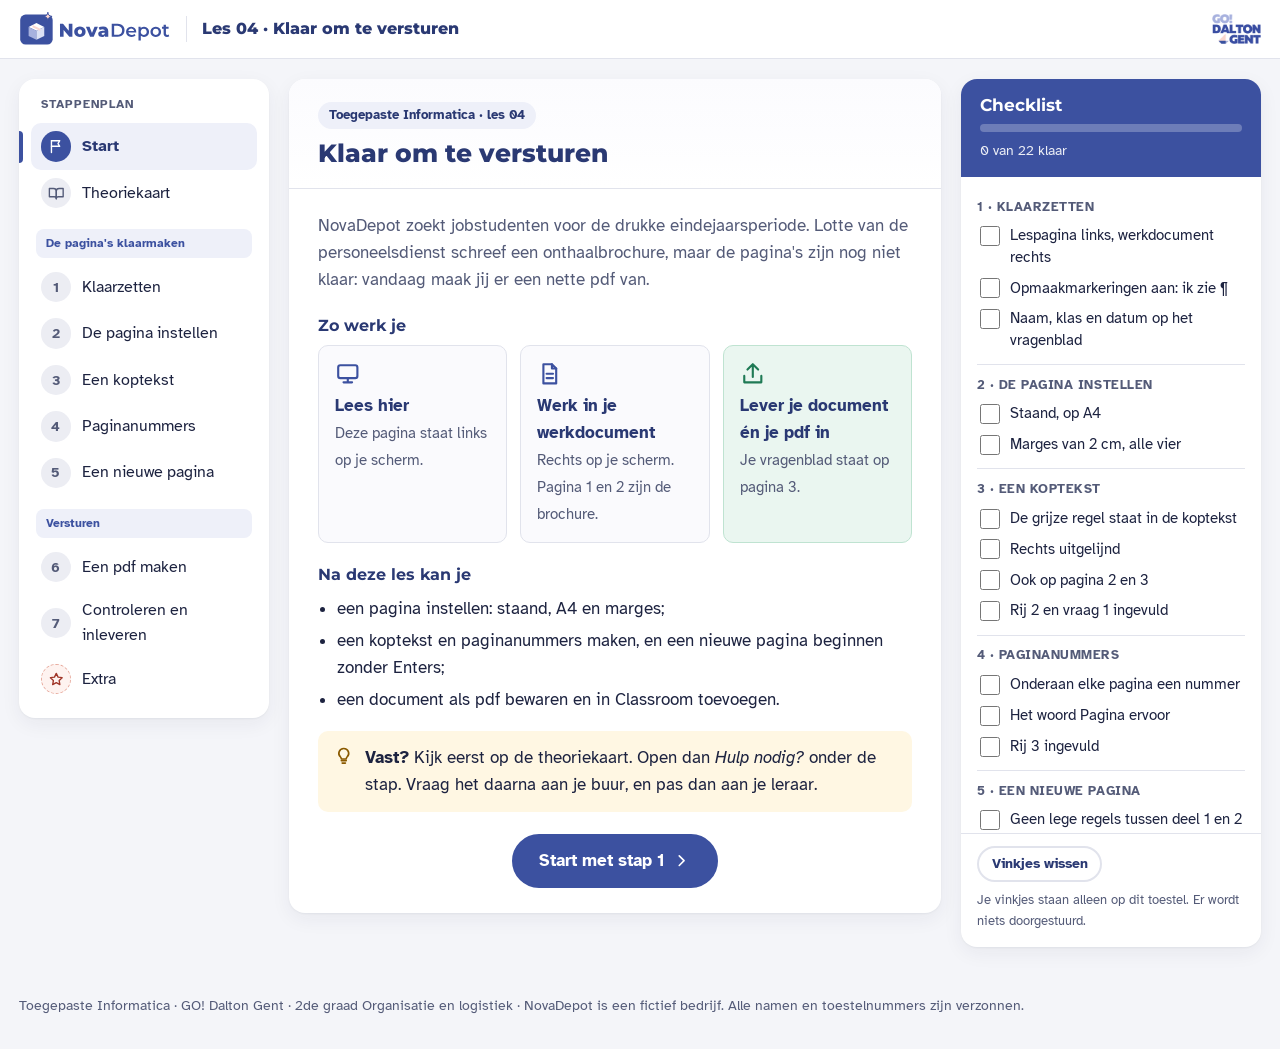
==== index.html @ f4d2a6ba "Les 04 — Klaar om te versturen (ORLO, NovaDepot): documentopmaak en pdf Tekstverwerking 3 voor de OR" ====
<!DOCTYPE html>
<html lang="nl-BE">
<head>
  <meta charset="UTF-8">
  <meta name="viewport" content="width=device-width, initial-scale=1">
  <title>Les 04 · Klaar om te versturen · NovaDepot</title>
  <link rel="icon" href="assets/novadepot-icon.svg" type="image/svg+xml">
  <link rel="stylesheet" href="css/style.css">
</head>
<body data-storage="novadepot_tv3_v1_" data-laatste-stap="7">

<!-- Pictogrammen: eenvoudige lijntekeningen, eigen werk. Gebruik: een svg met class "ic" en daarin use met href naar het symbool. -->
<svg xmlns="http://www.w3.org/2000/svg" style="display:none">
  <symbol id="i-flag" viewBox="0 0 24 24"><path d="M5 21V4"/><path d="M5 4h12l-2.5 4 2.5 4H5"/></symbol>
  <symbol id="i-book" viewBox="0 0 24 24"><path d="M2 5h6a4 4 0 0 1 4 4v11a3 3 0 0 0-3-3H2z"/><path d="M22 5h-6a4 4 0 0 0-4 4v11a3 3 0 0 1 3-3h7z"/></symbol>
  <symbol id="i-check" viewBox="0 0 24 24"><path d="M5 12.5l4.5 4.5L19 7.5"/></symbol>
  <symbol id="i-check-circle" viewBox="0 0 24 24"><circle cx="12" cy="12" r="9"/><path d="M8 12.5l2.7 2.7L16 10"/></symbol>
  <symbol id="i-list" viewBox="0 0 24 24"><path d="M9 6h11M9 12h11M9 18h11"/><path d="M4.5 6h.01M4.5 12h.01M4.5 18h.01" stroke-width="3"/></symbol>
  <symbol id="i-bulb" viewBox="0 0 24 24"><path d="M9 18h6M10 21h4"/><path d="M12 3a6 6 0 0 0-4 10.5c.7.7 1 1.5 1 2.5h6c0-1 .3-1.8 1-2.5A6 6 0 0 0 12 3z"/></symbol>
  <symbol id="i-alert" viewBox="0 0 24 24"><path d="M12 3.5l9.5 17h-19z"/><path d="M12 10v4.5M12 17.5h.01"/></symbol>
  <symbol id="i-help" viewBox="0 0 24 24"><circle cx="12" cy="12" r="9"/><path d="M9.6 9.3a2.5 2.5 0 1 1 3.4 2.5c-.6.3-1 .8-1 1.5v.4M12 17h.01"/></symbol>
  <symbol id="i-monitor" viewBox="0 0 24 24"><rect x="3" y="4" width="18" height="12" rx="2"/><path d="M8 20h8M12 16v4"/></symbol>
  <symbol id="i-doc" viewBox="0 0 24 24"><path d="M6 3h8l4 4v14H6z"/><path d="M14 3v4h4M9 12h6M9 16h6"/></symbol>
  <symbol id="i-download" viewBox="0 0 24 24"><path d="M12 3v12M7 10l5 5 5-5M4 20h16"/></symbol>
  <symbol id="i-send" viewBox="0 0 24 24"><path d="M12 15V3M7 8l5-5 5 5"/><path d="M4 14v6h16v-6"/></symbol>
  <symbol id="i-star" viewBox="0 0 24 24"><path d="M12 3.5l2.6 5.4 5.9.8-4.3 4.1 1 5.9L12 16.9l-5.2 2.8 1-5.9-4.3-4.1 5.9-.8z"/></symbol>
  <symbol id="i-cloud" viewBox="0 0 24 24"><path d="M7 18.5h10a4 4 0 0 0 .6-8A6 6 0 0 0 6 11.5a3.5 3.5 0 0 0 1 7z"/></symbol>
  <symbol id="i-history" viewBox="0 0 24 24"><path d="M3.5 12a8.5 8.5 0 1 0 2.6-6.1"/><path d="M3.5 4v4.5H8"/><path d="M12 8v4.5l3 2"/></symbol>
  <symbol id="i-chat" viewBox="0 0 24 24"><path d="M4 5h16v11H9l-5 4z"/></symbol>
  <symbol id="i-left" viewBox="0 0 24 24"><path d="M15 6l-6 6 6 6"/></symbol>
  <symbol id="i-right" viewBox="0 0 24 24"><path d="M9 6l6 6-6 6"/></symbol>
  <symbol id="i-page" viewBox="0 0 24 24"><rect x="5" y="2.5" width="14" height="19" rx="1.5"/><rect x="8" y="5.5" width="8" height="13" stroke-dasharray="2 2"/></symbol>
  <symbol id="i-header" viewBox="0 0 24 24"><rect x="5" y="2.5" width="14" height="19" rx="1.5"/><path d="M5 7.5h14"/><path d="M8 11h8M8 14h8M8 17h5"/></symbol>
  <symbol id="i-hash" viewBox="0 0 24 24"><rect x="5" y="2.5" width="14" height="19" rx="1.5"/><path d="M8 7h8M8 10h8M8 13h5"/><path d="M13.5 18h2.5"/></symbol>
  <symbol id="i-break" viewBox="0 0 24 24"><path d="M6 3v6h12V3"/><path d="M6 21v-6h12v6"/><path d="M3 12h2M8 12h2M14 12h2M19 12h2"/></symbol>
</svg>

<div class="teacher-banner">Leraarweergave: de roze kaders tonen waar je een screenshot kan plaatsen. Leerlingen zien die kaders niet.</div>

<header class="topbar">
  <div class="topbar-inner">
    <a class="brand" href="index.html" title="Naar het begin van de les">
      <img src="assets/novadepot-logo.svg" alt="NovaDepot">
      <span class="brand-lesson">Les 04 · Klaar om te versturen</span>
    </a>
    <span class="topbar-spacer"></span>
    <img class="dalton-mark" src="assets/dalton-gent-logo.png" alt="GO! Dalton Gent">
  </div>
</header>

<div class="layout">

  <!-- ============ LINKS: de route ============ -->
  <nav class="route" aria-label="Stappenplan">
    <p class="route-title">Stappenplan</p>
    <button class="nav-btn" type="button" data-step="start"><span class="nav-num"><svg class="ic" aria-hidden="true"><use href="#i-flag"/></svg></span><span class="nav-lbl">Start</span></button>
    <button class="nav-btn" type="button" data-step="theorie"><span class="nav-num"><svg class="ic" aria-hidden="true"><use href="#i-book"/></svg></span><span class="nav-lbl">Theoriekaart</span></button>

    <p class="route-group">De pagina's klaarmaken</p>
    <button class="nav-btn" type="button" data-step="1"><span class="nav-num"><span class="nav-n">1</span><svg class="ic nav-check" aria-hidden="true"><use href="#i-check"/></svg></span><span class="nav-lbl">Klaarzetten</span></button>
    <button class="nav-btn" type="button" data-step="2"><span class="nav-num"><span class="nav-n">2</span><svg class="ic nav-check" aria-hidden="true"><use href="#i-check"/></svg></span><span class="nav-lbl">De pagina instellen</span></button>
    <button class="nav-btn" type="button" data-step="3"><span class="nav-num"><span class="nav-n">3</span><svg class="ic nav-check" aria-hidden="true"><use href="#i-check"/></svg></span><span class="nav-lbl">Een koptekst</span></button>
    <button class="nav-btn" type="button" data-step="4"><span class="nav-num"><span class="nav-n">4</span><svg class="ic nav-check" aria-hidden="true"><use href="#i-check"/></svg></span><span class="nav-lbl">Paginanummers</span></button>
    <button class="nav-btn" type="button" data-step="5"><span class="nav-num"><span class="nav-n">5</span><svg class="ic nav-check" aria-hidden="true"><use href="#i-check"/></svg></span><span class="nav-lbl">Een nieuwe pagina</span></button>

    <p class="route-group">Versturen</p>
    <button class="nav-btn" type="button" data-step="6"><span class="nav-num"><span class="nav-n">6</span><svg class="ic nav-check" aria-hidden="true"><use href="#i-check"/></svg></span><span class="nav-lbl">Een pdf maken</span></button>
    <button class="nav-btn" type="button" data-step="7"><span class="nav-num"><span class="nav-n">7</span><svg class="ic nav-check" aria-hidden="true"><use href="#i-check"/></svg></span><span class="nav-lbl">Controleren en inleveren</span></button>
    <button class="nav-btn extra" type="button" data-step="extra"><span class="nav-num"><svg class="ic" aria-hidden="true"><use href="#i-star"/></svg></span><span class="nav-lbl">Extra</span></button>
  </nav>

  <!-- ============ MIDDEN: één stap tegelijk ============ -->
  <main id="main">

    <!-- ===== START ===== -->
    <section class="pane" id="pane-start" aria-labelledby="h-start">
      <article class="card">
        <header class="card-head">
          <div class="tags"><span class="tag tag-where">Toegepaste Informatica · les 04</span></div>
          <h1 id="h-start">Klaar om te versturen</h1>
        </header>
        <div class="card-body">
          <p class="intro">NovaDepot zoekt jobstudenten voor de drukke eindejaarsperiode. Lotte van de personeelsdienst schreef een onthaalbrochure, maar de pagina's zijn nog niet klaar: vandaag maak jij er een nette pdf van.</p>

          <h2 class="sec">Zo werk je</h2>
          <div class="werkwijze">
            <div class="werk-tegel"><svg class="ic" aria-hidden="true"><use href="#i-monitor"/></svg><strong>Lees hier</strong><span>Deze pagina staat links op je scherm.</span></div>
            <div class="werk-tegel"><svg class="ic" aria-hidden="true"><use href="#i-doc"/></svg><strong>Werk in je werkdocument</strong><span>Rechts op je scherm. Pagina 1 en 2 zijn de brochure.</span></div>
            <div class="werk-tegel inleveren"><svg class="ic" aria-hidden="true"><use href="#i-send"/></svg><strong>Lever je document én je pdf in</strong><span>Je vragenblad staat op pagina 3.</span></div>
          </div>

          <h2 class="sec">Na deze les kan je</h2>
          <ul class="doelen">
            <li>een pagina instellen: staand, A4 en marges;</li>
            <li>een koptekst en paginanummers maken, en een nieuwe pagina beginnen zonder Enters;</li>
            <li>een document als pdf bewaren en in Classroom toevoegen.</li>
          </ul>

          <div class="tip"><svg class="ic" aria-hidden="true"><use href="#i-bulb"/></svg><p><strong>Vast?</strong> Kijk eerst op de theoriekaart. Open dan <em>Hulp nodig?</em> onder de stap. Vraag het daarna aan je buur, en pas dan aan je leraar.</p></div>

          <p class="start-cta"><button class="btn btn-primary" type="button" data-goto="1">Start met stap 1 <svg class="ic" aria-hidden="true"><use href="#i-right"/></svg></button></p>
        </div>
      </article>
    </section>

    <!-- ===== THEORIEKAART ===== -->
    <section class="pane" id="pane-theorie" aria-labelledby="h-theorie">
      <article class="card">
        <header class="card-head">
          <div class="tags"><span class="tag tag-where">Spiekbriefje</span></div>
          <h2 id="h-theorie">Theoriekaart</h2>
        </header>
        <div class="card-body">
          <p class="intro">Alles op één plek. Kom hier terug als je iets niet meer weet.</p>

          <div class="t-grid">
            <section class="t-card">
              <h3><svg class="ic" aria-hidden="true"><use href="#i-page"/></svg>Een pagina instellen</h3>
              <p><span class="ui">Bestand</span> › <span class="ui">Pagina-instelling</span></p>
              <table class="t-rows">
                <tr><th>Afdrukstand</th><td>staand of liggend</td></tr>
                <tr><th>Papierformaat</th><td>A4 is het gewone blad</td></tr>
                <tr><th>Marges</th><td>de witte rand rond je tekst. Bij NovaDepot: <strong>2 cm</strong>.</td></tr>
              </table>
            </section>

            <section class="t-card">
              <h3><svg class="ic" aria-hidden="true"><use href="#i-page"/></svg>Zo ziet een pagina eruit</h3>
              <div class="schets">
                <svg viewBox="0 0 210 297" role="img" aria-label="Schets van een pagina: bovenaan de koptekst, rondom de marge, in het midden de tekst, onderaan de voettekst met het paginanummer.">
                  <rect x="1" y="1" width="208" height="295" rx="4" fill="#fff" stroke="#A7B1DE" stroke-width="2"/>
                  <rect x="20" y="20" width="170" height="257" fill="none" stroke="#A7B1DE" stroke-width="1.5" stroke-dasharray="5 4"/>
                  <rect x="110" y="8" width="80" height="6" rx="2" fill="#3C51A0"/>
                  <rect x="45" y="32" width="120" height="10" rx="2" fill="#2A3973"/>
                  <g fill="#C9CEE6"><rect x="20" y="54" width="170" height="5" rx="2"/><rect x="20" y="64" width="170" height="5" rx="2"/><rect x="20" y="74" width="120" height="5" rx="2"/><rect x="20" y="92" width="70" height="7" rx="2" fill="#7F8AC0"/><rect x="20" y="105" width="170" height="5" rx="2"/><rect x="20" y="115" width="170" height="5" rx="2"/><rect x="20" y="125" width="150" height="5" rx="2"/><rect x="20" y="143" width="70" height="7" rx="2" fill="#7F8AC0"/><rect x="20" y="156" width="165" height="5" rx="2"/><rect x="20" y="166" width="170" height="5" rx="2"/><rect x="20" y="176" width="95" height="5" rx="2"/></g>
                  <rect x="150" y="283" width="40" height="6" rx="2" fill="#3C51A0"/>
                  <g font-family="Arial, sans-serif" font-size="15" font-weight="700" text-anchor="middle">
                    <circle cx="96" cy="11" r="10" fill="#FCD6CF"/><text x="96" y="16" fill="#A0372A">1</text>
                    <circle cx="10" cy="150" r="10" fill="#FCD6CF"/><text x="10" y="155" fill="#A0372A">2</text>
                    <circle cx="105" cy="215" r="10" fill="#FCD6CF"/><text x="105" y="220" fill="#A0372A">3</text>
                    <circle cx="136" cy="286" r="10" fill="#FCD6CF"/><text x="136" y="291" fill="#A0372A">4</text>
                  </g>
                </svg>
                <ol>
                  <li><strong>koptekst</strong>: op elke pagina</li>
                  <li><strong>marge</strong>: de witte rand</li>
                  <li><strong>tekst</strong>: je brochure</li>
                  <li><strong>voettekst</strong> met het paginanummer</li>
                </ol>
              </div>
            </section>

            <section class="t-card">
              <h3><svg class="ic" aria-hidden="true"><use href="#i-header"/></svg>Kop- en voettekst</h3>
              <p>Staat op <strong>elke</strong> pagina. Je typt hem maar één keer.</p>
              <ul>
                <li><span class="ui">Invoegen</span> › <span class="ui">Pagina-elementen</span> › <span class="ui">Koptekst</span> of <span class="ui">Voettekst</span></li>
                <li>Terug naar je tekst: klik in de gewone tekst.</li>
              </ul>
            </section>

            <section class="t-card">
              <h3><svg class="ic" aria-hidden="true"><use href="#i-hash"/></svg>Paginanummers</h3>
              <p>Nooit zelf typen: het programma telt voor jou.</p>
              <ul>
                <li><span class="ui">Invoegen</span> › <span class="ui">Pagina-elementen</span> › <span class="ui">Paginanummer</span></li>
                <li><span class="ui">Aantal pagina's</span> zet het totaal waar je cursor staat: <em>Pagina 1 van 3</em>.</li>
              </ul>
            </section>

            <section class="t-card">
              <h3><svg class="ic" aria-hidden="true"><use href="#i-break"/></svg>Een nieuwe pagina</h3>
              <p>Nooit Enter, Enter, Enter. Gebruik een <strong>pagina-einde</strong>.</p>
              <ul>
                <li><span class="ui">Invoegen</span> › <span class="ui">Eindemarkering</span> › <span class="ui">Pagina-einde</span></li>
                <li>Of: <span class="key">Ctrl</span> + <span class="key">Enter</span></li>
                <li>Weg ermee: klik eronder en druk op <span class="key">Backspace</span>.</li>
              </ul>
            </section>

            <section class="t-card">
              <h3><svg class="ic" aria-hidden="true"><use href="#i-doc"/></svg>Een pdf</h3>
              <p>Een pdf is als een <strong>foto</strong> van je document.</p>
              <ul>
                <li>Hij ziet er op elk toestel hetzelfde uit.</li>
                <li>Niemand verandert hem per ongeluk.</li>
                <li>Pas je je document aan? Dan verandert de pdf niet mee.</li>
              </ul>
              <p class="t-os"><span class="ui">Bestand</span> › <span class="ui">Downloaden</span> › het pdf-document (.pdf)</p>
            </section>

            <section class="t-card">
              <h3><svg class="ic" aria-hidden="true"><use href="#i-cloud"/></svg>Downloads of de cloud?</h3>
              <table class="t-rows">
                <tr><th>Downloads</th><td>op <strong>deze computer</strong>. Daar komt je pdf eerst terecht.</td></tr>
                <tr><th>Classroom</th><td>in de <strong>cloud</strong>. Daar zet je je pdf in stap 7.</td></tr>
              </table>
            </section>

            <section class="t-card">
              <h3><svg class="ic" aria-hidden="true"><use href="#i-history"/></svg>Uit les 02 en 03</h3>
              <ul>
                <li><span class="ui">Bekijken</span> › <span class="ui">Opmaakmarkeringen tonen</span>: ¶ is een Enter, · is een spatie.</li>
                <li>Huisstijl: Verdana · titel 20 pt vet, gecentreerd · tussentitel 14 pt vet · tekst 12 pt.</li>
                <li>Rechts uitlijnen: <span class="key">Ctrl</span> + <span class="key">Shift</span> + <span class="key">R</span></li>
              </ul>
            </section>

            <section class="t-card wide">
              <h3><svg class="ic" aria-hidden="true"><use href="#i-chat"/></svg>Woorden</h3>
              <table class="t-rows">
                <tr><th>afdrukstand</th><td>hoe het blad staat: staand (hoog) of liggend (breed)</td></tr>
                <tr><th>marge</th><td>de witte rand tussen je tekst en de rand van het blad</td></tr>
                <tr><th>koptekst</th><td>tekst die bovenaan elke pagina staat</td></tr>
                <tr><th>voettekst</th><td>tekst die onderaan elke pagina staat</td></tr>
                <tr><th>pagina-einde</th><td>een teken dat zegt: hier begint een nieuwe pagina</td></tr>
                <tr><th>pdf</th><td>een bestand dat er overal hetzelfde uitziet, als een foto van je document</td></tr>
              </table>
            </section>

            <section class="t-card wide warn">
              <h3><svg class="ic" aria-hidden="true"><use href="#i-alert"/></svg>Veelgemaakte fouten</h3>
              <ul>
                <li>Enter, Enter, Enter in plaats van een pagina-einde.</li>
                <li>Een paginanummer zelf typen: dan staat overal hetzelfde nummer.</li>
                <li>De koptekst als gewone tekst bovenaan pagina 1: op pagina 2 staat hij dan niet.</li>
                <li><em>Zonder paginering</em> gekozen: dan zie je geen kop- en voettekst meer.</li>
                <li>De pdf staat alleen in Downloads en niet in Classroom.</li>
              </ul>
            </section>
          </div>
        </div>
      </article>
    </section>

    <!-- ===== STAP 1 ===== -->
    <section class="pane" id="pane-1" aria-labelledby="h-1">
      <article class="card">
        <header class="card-head">
          <div class="tags"><span class="tag tag-step">Stap 1</span><span class="tag tag-where"><svg class="ic" aria-hidden="true"><use href="#i-monitor"/></svg> Classroom en werkdocument</span></div>
          <h2 id="h-1">Klaarzetten</h2>
        </header>
        <div class="card-body">
          <p class="intro">Je werkt vandaag in één document: de brochure van NovaDepot. Zet eerst alles klaar.</p>
          <div class="todo-box">
            <h3><svg class="ic" aria-hidden="true"><use href="#i-list"/></svg> Wat moet je doen?</h3>
            <ol class="todo">
              <li>Open in Classroom de opdracht <strong>Tekstverwerking 3 — Klaar om te versturen</strong>.</li>
              <li>Open je werkdocument <strong>TV3_Documentopmaak</strong>. Zet het rechts en deze lespagina links, zoals in les 02 en 03.</li>
              <li>Zet de opmaakmarkeringen aan: <span class="ui">Bekijken</span> › <span class="ui">Opmaakmarkeringen tonen</span>.</li>
              <li>Scrol naar pagina 3, het <strong>vragenblad</strong>. Vul je naam, klas en datum in.</li>
            </ol>
          </div>
          <details class="help"><summary><svg class="ic" aria-hidden="true"><use href="#i-help"/></svg> Hulp nodig?</summary>
            <div class="help-body">
              <p>Zie je geen ¶? Klik nog eens op <span class="ui">Bekijken</span> › <span class="ui">Opmaakmarkeringen tonen</span>. Misschien zette je ze net uit.</p>
              <p>Passen je vensters niet naast elkaar? Werk dan met twee tabbladen en wissel met een klik.</p>
            </div>
          </details>
          <p class="result"><svg class="ic" aria-hidden="true"><use href="#i-check-circle"/></svg><span><strong>Klaar als:</strong> je links de lespagina ziet, rechts je werkdocument met ¶-tekens, en je naam op het vragenblad staat.</span></p>
        </div>
        <footer class="card-nav">
          <button class="btn" type="button" data-goto="start"><svg class="ic" aria-hidden="true"><use href="#i-left"/></svg> Start</button>
          <button class="btn btn-primary" type="button" data-goto="2">Stap 2 <svg class="ic" aria-hidden="true"><use href="#i-right"/></svg></button>
        </footer>
      </article>
    </section>

    <!-- ===== STAP 2 ===== -->
    <section class="pane" id="pane-2" aria-labelledby="h-2">
      <article class="card">
        <header class="card-head">
          <div class="tags"><span class="tag tag-step">Stap 2</span><span class="tag tag-where"><svg class="ic" aria-hidden="true"><use href="#i-doc"/></svg> Werkdocument</span><span class="tag tag-where"><svg class="ic" aria-hidden="true"><use href="#i-doc"/></svg> Vragenblad, rij 1</span></div>
          <h2 id="h-2">De pagina instellen</h2>
        </header>
        <div class="card-body">
          <p class="intro">Een brochure lees je staand, met een witte rand rond de tekst. Nu staat alles liggend en loopt de tekst tot tegen de rand.</p>
          <div class="todo-box">
            <h3><svg class="ic" aria-hidden="true"><use href="#i-list"/></svg> Wat moet je doen?</h3>
            <ol class="todo">
              <li>Klik op <span class="ui">Bestand</span> › <span class="ui">Pagina-instelling</span>. Kies bovenaan <span class="ui">Pagina's</span>.</li>
              <li>Kies bij <span class="ui">Afdrukstand</span>: staand.</li>
              <li>Kies bij <span class="ui">Papierformaat</span>: A4.</li>
              <li>Typ bij <span class="ui">Marges</span> vier keer 2: boven, onder, links en rechts. Klik op <span class="ui">OK</span>.</li>
              <li>Lees rij 1 op je vragenblad. Die deed je leraar voor.</li>
            </ol>
            <figure class="shot" data-shot="stap2-pagina-instelling.png" data-caption="Bestand › Pagina-instelling." data-alt="Het venster Pagina-instelling in Google Documenten, met afdrukstand, papierformaat en marges."></figure>
          </div>
          <div class="tip"><svg class="ic" aria-hidden="true"><use href="#i-bulb"/></svg><p><strong>Kijk nu naar deel 2.</strong> Staat <em>Afspraken en contact</em> plots op een rare plaats? Dat is normaal. Je lost het op in stap 5.</p></div>
          <details class="help"><summary><svg class="ic" aria-hidden="true"><use href="#i-help"/></svg> Hulp nodig?</summary>
            <div class="help-body">
              <p>Staat bovenaan <em>Zonder paginering</em> aangeduid? Klik dan op <span class="ui">Pagina's</span>. Zonder pagina's kan je geen koptekst en geen paginanummers maken.</p>
              <p>Iets fout gedaan? Open <span class="ui">Bestand</span> › <span class="ui">Pagina-instelling</span> opnieuw en verbeter het.</p>
            </div>
          </details>
          <p class="result"><svg class="ic" aria-hidden="true"><use href="#i-check-circle"/></svg><span><strong>Klaar als:</strong> je pagina's staand zijn, met een witte rand van 2 cm rondom de tekst.</span></p>
        </div>
        <footer class="card-nav">
          <button class="btn" type="button" data-goto="1"><svg class="ic" aria-hidden="true"><use href="#i-left"/></svg> Stap 1</button>
          <button class="btn btn-primary" type="button" data-goto="3">Stap 3 <svg class="ic" aria-hidden="true"><use href="#i-right"/></svg></button>
        </footer>
      </article>
    </section>

    <!-- ===== STAP 3 ===== -->
    <section class="pane" id="pane-3" aria-labelledby="h-3">
      <article class="card">
        <header class="card-head">
          <div class="tags"><span class="tag tag-step">Stap 3</span><span class="tag tag-where"><svg class="ic" aria-hidden="true"><use href="#i-doc"/></svg> Werkdocument</span><span class="tag tag-where"><svg class="ic" aria-hidden="true"><use href="#i-doc"/></svg> Vragenblad, rij 2 en vraag 1</span></div>
          <h2 id="h-3">Een koptekst</h2>
        </header>
        <div class="card-body">
          <p class="intro">Een koptekst staat bovenaan elke pagina. Nu staat hij als gewone tekst bovenaan pagina 1. Jij verhuist hem naar de echte koptekst.</p>
          <div class="todo-box">
            <h3><svg class="ic" aria-hidden="true"><use href="#i-list"/></svg> Wat moet je doen?</h3>
            <ol class="todo">
              <li>Klik 3 keer in de grijze regel bovenaan pagina 1: <em>NovaDepot · Onthaalbrochure jobstudenten …</em> Knip hem met <span class="key">Ctrl</span> + <span class="key">X</span>.</li>
              <li>Klik op <span class="ui">Invoegen</span> › <span class="ui">Pagina-elementen</span> › <span class="ui">Koptekst</span>.</li>
              <li>Plak met <span class="key">Ctrl</span> + <span class="key">V</span>. Lijn de regel rechts uit met <span class="key">Ctrl</span> + <span class="key">Shift</span> + <span class="key">R</span>.</li>
              <li>Klik in de gewone tekst van je brochure. Zo verlaat je de koptekst.</li>
              <li>Staat er bovenaan pagina 1 nog een lege regel (¶)? Wis hem.</li>
              <li>Vul rij 2 en vraag 1 in op je vragenblad.</li>
            </ol>
            <figure class="shot" data-shot="knop-uitlijnen.png" data-caption="Of met de knop Uitlijnen in de werkbalk: rechts uitlijnen is het derde knopje." data-alt="De knop Uitlijnen in de werkbalk van Google Documenten, opengeklapt: links, centreren, rechts en uitvullen."></figure>
          </div>
          <div class="tip"><svg class="ic" aria-hidden="true"><use href="#i-bulb"/></svg><p><strong>Scrol naar pagina 2.</strong> Staat je koptekst daar ook? Dan is het een echte koptekst.</p></div>
          <details class="help"><summary><svg class="ic" aria-hidden="true"><use href="#i-help"/></svg> Hulp nodig?</summary>
            <div class="help-body">
              <p>Typ je per ongeluk verder in de koptekst? Klik in de gewone tekst van je brochure.</p>
              <p>Staat er een lege regel onder je koptekst? Klik erop en druk op <span class="key">Backspace</span>.</p>
              <p>Zie je <span class="ui">Pagina-elementen</span> niet in het menu <span class="ui">Invoegen</span>? Zoek in dat menu dan naar <span class="ui">Koptekst</span>, of vraag het aan je leraar.</p>
            </div>
          </details>
          <p class="result"><svg class="ic" aria-hidden="true"><use href="#i-check-circle"/></svg><span><strong>Klaar als:</strong> de grijze regel rechts in de koptekst staat, op elke pagina, en niet meer in de tekst van pagina 1.</span></p>
        </div>
        <footer class="card-nav">
          <button class="btn" type="button" data-goto="2"><svg class="ic" aria-hidden="true"><use href="#i-left"/></svg> Stap 2</button>
          <button class="btn btn-primary" type="button" data-goto="4">Stap 4 <svg class="ic" aria-hidden="true"><use href="#i-right"/></svg></button>
        </footer>
      </article>
    </section>

    <!-- ===== STAP 4 ===== -->
    <section class="pane" id="pane-4" aria-labelledby="h-4">
      <article class="card">
        <header class="card-head">
          <div class="tags"><span class="tag tag-step">Stap 4</span><span class="tag tag-where"><svg class="ic" aria-hidden="true"><use href="#i-doc"/></svg> Werkdocument</span><span class="tag tag-where"><svg class="ic" aria-hidden="true"><use href="#i-doc"/></svg> Vragenblad, rij 3</span></div>
          <h2 id="h-4">Paginanummers</h2>
        </header>
        <div class="card-body">
          <p class="intro">Een paginanummer typ je nooit zelf. Het programma telt de pagina's voor jou, ook als er later een pagina bijkomt.</p>
          <div class="todo-box">
            <h3><svg class="ic" aria-hidden="true"><use href="#i-list"/></svg> Wat moet je doen?</h3>
            <ol class="todo">
              <li>Klik op <span class="ui">Invoegen</span> › <span class="ui">Pagina-elementen</span> › <span class="ui">Paginanummer</span>.</li>
              <li>Kies het voorbeeld met het nummer <strong>rechtsonder</strong>.</li>
              <li>Klik in de voettekst, vlak vóór het nummer. Typ <code>Pagina</code> en een spatie.</li>
              <li>Scrol door je document. Onderaan staat <em>Pagina 1</em>, <em>Pagina 2</em> en <em>Pagina 3</em>.</li>
              <li>Vul rij 3 in op je vragenblad.</li>
            </ol>
            <figure class="shot" data-shot="stap4-paginanummer.png" data-caption="Invoegen › Pagina-elementen › Paginanummer." data-alt="Het menu Paginanummer met de voorbeelden voor de plaats van het nummer."></figure>
          </div>
          <details class="help"><summary><svg class="ic" aria-hidden="true"><use href="#i-help"/></svg> Hulp nodig?</summary>
            <div class="help-body">
              <p>Staat het nummer bovenaan? Druk op <span class="key">Ctrl</span> + <span class="key">Z</span> en kies het andere voorbeeld.</p>
              <p>Staat er overal <em>Pagina 1</em>? Dan typte je het nummer zelf. Wis het en begin opnieuw bij handeling 1.</p>
            </div>
          </details>
          <p class="result"><svg class="ic" aria-hidden="true"><use href="#i-check-circle"/></svg><span><strong>Klaar als:</strong> onderaan elke pagina <em>Pagina</em> en het juiste nummer staat.</span></p>
        </div>
        <footer class="card-nav">
          <button class="btn" type="button" data-goto="3"><svg class="ic" aria-hidden="true"><use href="#i-left"/></svg> Stap 3</button>
          <button class="btn btn-primary" type="button" data-goto="5">Stap 5 <svg class="ic" aria-hidden="true"><use href="#i-right"/></svg></button>
        </footer>
      </article>
    </section>

    <!-- ===== STAP 5 ===== -->
    <section class="pane" id="pane-5" aria-labelledby="h-5">
      <article class="card">
        <header class="card-head">
          <div class="tags"><span class="tag tag-step">Stap 5</span><span class="tag tag-where"><svg class="ic" aria-hidden="true"><use href="#i-doc"/></svg> Werkdocument</span><span class="tag tag-where"><svg class="ic" aria-hidden="true"><use href="#i-doc"/></svg> Vragenblad, rij 4 en vraag 2</span></div>
          <h2 id="h-5">Een nieuwe pagina</h2>
        </header>
        <div class="card-body">
          <p class="intro">Deel 2 moet bovenaan een nieuwe pagina beginnen. Met Enters lukt dat niet: verandert er iets, dan schuift alles op. Dat zag je in stap 2.</p>
          <div class="todo-box">
            <h3><svg class="ic" aria-hidden="true"><use href="#i-list"/></svg> Wat moet je doen?</h3>
            <ol class="todo">
              <li>Zoek de lege regels (¶) tussen deel 1 en de titel <em>Afspraken en contact</em>.</li>
              <li>Klik vóór de eerste lege ¶. Hou <span class="key">Shift</span> ingedrukt en klik vlak vóór <em>Afspraken</em>. Druk op <span class="key">Delete</span>.</li>
              <li>Klik vlak vóór <em>Afspraken en contact</em>.</li>
              <li>Klik op <span class="ui">Invoegen</span> › <span class="ui">Eindemarkering</span> › <span class="ui">Pagina-einde</span>. Of druk op <span class="key">Ctrl</span> + <span class="key">Enter</span>.</li>
              <li>Vul rij 4 en vraag 2 in op je vragenblad.</li>
            </ol>
          </div>
          <div class="tip warn"><svg class="ic" aria-hidden="true"><use href="#i-alert"/></svg><p><strong>Nooit Enter, Enter, Enter</strong> om een nieuwe pagina te beginnen. Gebruik altijd een pagina-einde.</p></div>
          <details class="help"><summary><svg class="ic" aria-hidden="true"><use href="#i-help"/></svg> Hulp nodig?</summary>
            <div class="help-body">
              <p>Staat er nu een lege pagina? Dan staat er een pagina-einde te veel. Klik onder dat pagina-einde en druk op <span class="key">Backspace</span>.</p>
              <p>Zie je <span class="ui">Eindemarkering</span> niet in het menu? Gebruik dan <span class="key">Ctrl</span> + <span class="key">Enter</span>.</p>
              <p>Is de titel <em>Afspraken en contact</em> klein geworden? Druk op <span class="key">Ctrl</span> + <span class="key">Z</span> en wis de lege regels opnieuw.</p>
            </div>
          </details>
          <p class="result"><svg class="ic" aria-hidden="true"><use href="#i-check-circle"/></svg><span><strong>Klaar als:</strong> er tussen deel 1 en deel 2 geen lege regels meer staan en <em>Afspraken en contact</em> bovenaan pagina 2 begint.</span></p>
        </div>
        <footer class="card-nav">
          <button class="btn" type="button" data-goto="4"><svg class="ic" aria-hidden="true"><use href="#i-left"/></svg> Stap 4</button>
          <button class="btn btn-primary" type="button" data-goto="6">Stap 6 <svg class="ic" aria-hidden="true"><use href="#i-right"/></svg></button>
        </footer>
      </article>
    </section>

    <!-- ===== STAP 6 ===== -->
    <section class="pane" id="pane-6" aria-labelledby="h-6">
      <article class="card">
        <header class="card-head">
          <div class="tags"><span class="tag tag-step">Stap 6</span><span class="tag tag-where"><svg class="ic" aria-hidden="true"><use href="#i-download"/></svg> Werkdocument en Downloads</span><span class="tag tag-where"><svg class="ic" aria-hidden="true"><use href="#i-doc"/></svg> Vragenblad, vraag 3</span></div>
          <h2 id="h-6">Een pdf maken</h2>
        </header>
        <div class="card-body">
          <p class="intro">Een pdf is als een foto van je document. Hij ziet er op elk toestel hetzelfde uit, en niemand verandert hem per ongeluk.</p>
          <div class="todo-box">
            <h3><svg class="ic" aria-hidden="true"><use href="#i-list"/></svg> Wat moet je doen?</h3>
            <ol class="todo">
              <li>Klik op <span class="ui">Bestand</span> › <span class="ui">Downloaden</span>. Kies in de lijst het pdf-document (.pdf).</li>
              <li>Rechtsboven in Chrome, naast de adresbalk, gaat de downloadlade open. Klik op je pdf.</li>
              <li>Kijk je pdf na: 3 pagina's, bovenaan de koptekst, onderaan <em>Pagina 1</em>, <em>2</em> en <em>3</em>, en deel 2 bovenaan pagina 2.</li>
              <li>Sluit de pdf. Beantwoord vraag 3 op je vragenblad.</li>
            </ol>
            <figure class="shot" data-shot="stap6-downloaden.png" data-caption="Bestand › Downloaden." data-alt="Het menu Bestand › Downloaden in Google Documenten, met het pdf-document in de lijst."></figure>
          </div>
          <div class="tip"><svg class="ic" aria-hidden="true"><use href="#i-bulb"/></svg><p><strong>Je pdf staat nu in Downloads</strong>, op deze computer. Hij staat nog niet in de cloud. In stap 7 zet je hem in Classroom.</p></div>
          <details class="help"><summary><svg class="ic" aria-hidden="true"><use href="#i-help"/></svg> Hulp nodig?</summary>
            <div class="help-body">
              <p>Klopt er iets niet in je pdf? Verbeter het in je werkdocument en download een nieuwe pdf.</p>
              <p>Zie je de downloadlade niet? Klik in Chrome rechtsboven op <span class="ui">Meer</span> (⋮) › <span class="ui">Downloads</span>.</p>
              <p>Opent je pdf in een ander programma, bijvoorbeeld Microsoft Edge? Dat is goed.</p>
            </div>
          </details>
          <p class="result"><svg class="ic" aria-hidden="true"><use href="#i-check-circle"/></svg><span><strong>Klaar als:</strong> je pdf 3 pagina's heeft en eruitziet als je brochure met je vragenblad.</span></p>
        </div>
        <footer class="card-nav">
          <button class="btn" type="button" data-goto="5"><svg class="ic" aria-hidden="true"><use href="#i-left"/></svg> Stap 5</button>
          <button class="btn btn-primary" type="button" data-goto="7">Stap 7 <svg class="ic" aria-hidden="true"><use href="#i-right"/></svg></button>
        </footer>
      </article>
    </section>

    <!-- ===== STAP 7 ===== -->
    <section class="pane" id="pane-7" aria-labelledby="h-7">
      <article class="card">
        <header class="card-head">
          <div class="tags"><span class="tag tag-step">Stap 7</span><span class="tag tag-where"><svg class="ic" aria-hidden="true"><use href="#i-send"/></svg> Classroom</span><span class="tag tag-where"><svg class="ic" aria-hidden="true"><use href="#i-doc"/></svg> Vragenblad, vraag 4</span></div>
          <h2 id="h-7">Controleren en inleveren</h2>
        </header>
        <div class="card-body">
          <p class="intro">Bijna klaar. Test eerst of je het onthouden hebt. Er wordt niets bewaard.</p>

          <div class="quiz">
            <div class="quiz-q" data-ok="Juist. Een pagina-einde blijft staan, ook als er tekst bijkomt." data-nok="Nog niet. Denk aan stap 5.">
              <p>1. Deel 2 moet op een nieuwe pagina beginnen. Wat doe je?</p>
              <div class="opts">
                <button type="button">Ik druk op Enter tot het past.</button>
                <button type="button" data-right>Ik voeg een pagina-einde in.</button>
                <button type="button">Ik maak de marges groter.</button>
              </div>
              <p class="feedback" role="status"></p>
            </div>
            <div class="quiz-q" data-ok="Juist. Je typt hem één keer en hij staat op elke pagina." data-nok="Nog niet. Kijk op de theoriekaart bij Kop- en voettekst.">
              <p>2. Waar zet je tekst die bovenaan elke pagina moet staan?</p>
              <div class="opts">
                <button type="button" data-right>In de koptekst.</button>
                <button type="button">Bovenaan pagina 1, in het vet.</button>
                <button type="button">In de voettekst.</button>
              </div>
              <p class="feedback" role="status"></p>
            </div>
            <div class="quiz-q" data-ok="Juist. Een pdf is een foto van je document. Wil je de wijziging erin, maak dan een nieuwe pdf." data-nok="Nog niet. Een pdf is als een foto van je document.">
              <p>3. Je verandert iets in je document nadat je de pdf maakte. Wat gebeurt er met je pdf?</p>
              <div class="opts">
                <button type="button">De pdf verandert mee.</button>
                <button type="button" data-right>De pdf blijft zoals hij was.</button>
                <button type="button">De pdf verdwijnt.</button>
              </div>
              <p class="feedback" role="status"></p>
            </div>
          </div>

          <div class="todo-box">
            <h3><svg class="ic" aria-hidden="true"><use href="#i-list"/></svg> Wat moet je doen?</h3>
            <ol class="todo">
              <li>Klik in Classroom onder <span class="ui">Jouw werk</span> op <span class="ui">Toevoegen of maken</span> › <span class="ui">Bestand</span>.</li>
              <li>Kies je pdf: hij staat in de map Downloads. Klik op <span class="ui">Toevoegen</span>.</li>
              <li>Beantwoord vraag 4 op je vragenblad. Loop de <strong>checklist</strong> na.</li>
              <li>Klik op <span class="ui">Inleveren</span>.</li>
            </ol>
            <figure class="shot" data-shot="stap7-bestand-toevoegen.png" data-caption="Jouw werk › Toevoegen of maken › Bestand." data-alt="Het vak Jouw werk in Classroom, met het menu Toevoegen of maken open."></figure>
          </div>
          <div class="tip"><svg class="ic" aria-hidden="true"><use href="#i-bulb"/></svg><p><strong>Niet helemaal af?</strong> Lever toch in. Schrijf onder <span class="ui">Privéreacties</span> tot welke stap je kwam en klik op <span class="ui">Posten</span>.</p></div>
          <details class="help"><summary><svg class="ic" aria-hidden="true"><use href="#i-help"/></svg> Hulp nodig?</summary>
            <div class="help-body">
              <p>Zie je je pdf niet in het venster? Kies daar om een bestand van je computer te uploaden, en open de map Downloads.</p>
              <p>Verkeerd bestand toegevoegd? Klik naast de naam van dat bestand op <span class="ui">Verwijderen</span>.</p>
            </div>
          </details>
          <p class="result"><svg class="ic" aria-hidden="true"><use href="#i-check-circle"/></svg><span><strong>Klaar als:</strong> er in Classroom <em>Ingeleverd</em> staat, met twee bestanden: je werkdocument en je pdf.</span></p>
        </div>
        <footer class="card-nav">
          <button class="btn" type="button" data-goto="6"><svg class="ic" aria-hidden="true"><use href="#i-left"/></svg> Stap 6</button>
          <button class="btn btn-primary" type="button" data-goto="extra">Extra <svg class="ic" aria-hidden="true"><use href="#i-right"/></svg></button>
        </footer>
      </article>
    </section>

    <!-- ===== EXTRA ===== -->
    <section class="pane" id="pane-extra" aria-labelledby="h-extra">
      <article class="card">
        <header class="card-head">
          <div class="tags"><span class="tag tag-extra">Extra · niet verplicht</span></div>
          <h2 id="h-extra">Voor wie klaar is</h2>
        </header>
        <div class="card-body">
          <p class="intro">Begin hier pas nadat je hebt ingeleverd. Klik in Classroom op <span class="ui">Inleveren ongedaan maken</span>. Lever daarna opnieuw in. Je pdf hoef je niet opnieuw te maken.</p>
          <div class="todo-box">
            <h3><svg class="ic" aria-hidden="true"><use href="#i-list"/></svg> Wat kan je doen?</h3>
            <ol class="todo">
              <li><strong>Pagina 1 van 3.</strong> Klik in de voettekst, achter het nummer. Typ een spatie, <code>van</code> en een spatie. Klik op <span class="ui">Invoegen</span> › <span class="ui">Pagina-elementen</span> › <span class="ui">Paginanummer</span> › <span class="ui">Aantal pagina's</span>.</li>
              <li><strong>Het logo in je koptekst.</strong> Klik op het logo onderaan je vragenblad en kopieer het met <span class="key">Ctrl</span> + <span class="key">C</span>. Klik in je koptekst en plak met <span class="key">Ctrl</span> + <span class="key">V</span>. Sleep aan een hoek tot het klein genoeg is.</li>
            </ol>
          </div>
        </div>
        <footer class="card-nav">
          <button class="btn" type="button" data-goto="7"><svg class="ic" aria-hidden="true"><use href="#i-left"/></svg> Stap 7</button>
          <button class="btn" type="button" data-goto="start">Naar het begin</button>
        </footer>
      </article>
    </section>
  </main>

  <!-- ============ RECHTS: de checklist ============ -->
  <aside class="checklist leeg" id="checklist" aria-labelledby="h-cl">
    <div class="cl-head">
      <h2 id="h-cl">Checklist</h2>
      <div class="cl-bar" role="progressbar" aria-label="Voortgang" aria-valuemin="0" aria-valuemax="100" aria-valuenow="0"><div class="cl-fill" id="clFill"></div></div>
      <p class="cl-count" id="clCount">0 van 0 klaar</p>
    </div>
    <div class="cl-body">
      <div class="cl-group" data-step="1"><h3>1 · Klaarzetten</h3>
        <label class="cl-item"><input type="checkbox" id="c1a"><span>Lespagina links, werkdocument rechts</span></label>
        <label class="cl-item"><input type="checkbox" id="c1b"><span>Opmaakmarkeringen aan: ik zie ¶</span></label>
        <label class="cl-item"><input type="checkbox" id="c1c"><span>Naam, klas en datum op het vragenblad</span></label>
      </div>
      <div class="cl-group" data-step="2"><h3>2 · De pagina instellen</h3>
        <label class="cl-item"><input type="checkbox" id="c2a"><span>Staand, op A4</span></label>
        <label class="cl-item"><input type="checkbox" id="c2b"><span>Marges van 2 cm, alle vier</span></label>
      </div>
      <div class="cl-group" data-step="3"><h3>3 · Een koptekst</h3>
        <label class="cl-item"><input type="checkbox" id="c3a"><span>De grijze regel staat in de koptekst</span></label>
        <label class="cl-item"><input type="checkbox" id="c3b"><span>Rechts uitgelijnd</span></label>
        <label class="cl-item"><input type="checkbox" id="c3c"><span>Ook op pagina 2 en 3</span></label>
        <label class="cl-item"><input type="checkbox" id="c3d"><span>Rij 2 en vraag 1 ingevuld</span></label>
      </div>
      <div class="cl-group" data-step="4"><h3>4 · Paginanummers</h3>
        <label class="cl-item"><input type="checkbox" id="c4a"><span>Onderaan elke pagina een nummer</span></label>
        <label class="cl-item"><input type="checkbox" id="c4b"><span>Het woord Pagina ervoor</span></label>
        <label class="cl-item"><input type="checkbox" id="c4c"><span>Rij 3 ingevuld</span></label>
      </div>
      <div class="cl-group" data-step="5"><h3>5 · Een nieuwe pagina</h3>
        <label class="cl-item"><input type="checkbox" id="c5a"><span>Geen lege regels tussen deel 1 en 2</span></label>
        <label class="cl-item"><input type="checkbox" id="c5b"><span>Deel 2 bovenaan pagina 2, met een pagina-einde</span></label>
        <label class="cl-item"><input type="checkbox" id="c5c"><span>Rij 4 en vraag 2 ingevuld</span></label>
      </div>
      <div class="cl-group" data-step="6"><h3>6 · Een pdf maken</h3>
        <label class="cl-item"><input type="checkbox" id="c6a"><span>Pdf gedownload</span></label>
        <label class="cl-item"><input type="checkbox" id="c6b"><span>Pdf geopend en nagekeken</span></label>
        <label class="cl-item"><input type="checkbox" id="c6c"><span>Vraag 3 ingevuld</span></label>
      </div>
      <div class="cl-group" data-step="7"><h3>7 · Controleren en inleveren</h3>
        <label class="cl-item"><input type="checkbox" id="c7a"><span>Zelftest gedaan</span></label>
        <label class="cl-item"><input type="checkbox" id="c7b"><span>Pdf toegevoegd in Classroom</span></label>
        <label class="cl-item"><input type="checkbox" id="c7c"><span>Vraag 4 ingevuld</span></label>
        <label class="cl-item"><input type="checkbox" id="c7d"><span>Ingeleverd in Classroom</span></label>
      </div>
    </div>
    <div class="cl-foot">
      <button class="btn cl-toggle" type="button" id="clToggle" aria-expanded="false">Toon alles</button>
      <button class="btn" type="button" id="btnReset">Vinkjes wissen</button>
      <p class="cl-note">Je vinkjes staan alleen op dit toestel. Er wordt niets doorgestuurd.</p>
    </div>
  </aside>
</div>

<!-- ============ Klaar! ============ -->
<div class="klaar-overlay" id="klaar" role="dialog" aria-modal="true" aria-labelledby="h-klaar" hidden>
  <div class="klaar-card">
    <svg class="ic" aria-hidden="true"><use href="#i-check-circle"/></svg>
    <h2 id="h-klaar">Je brochure is klaar om te versturen!</h2>
    <p>Alles is afgevinkt. Heb je nog tijd? Kijk dan bij <strong>Extra</strong>.</p>
    <p>Volgende les maak je <strong>tabellen</strong>: een overzicht van de leveringen en een deelnemerslijst voor de infosessie.</p>
    <button class="btn btn-primary" type="button" id="klaarSluit">Sluiten</button>
  </div>
</div>

<footer class="site">
  Toegepaste Informatica · GO! Dalton Gent · 2de graad Organisatie en logistiek · NovaDepot is een fictief bedrijf. Alle namen en toestelnummers zijn verzonnen.
</footer>

<script src="js/script.js"></script>
</body>
</html>
---- css/style.css ----
/* ==========================================================================
   Les 04 · Klaar om te versturen (NovaDepot) — leerlingentool
   Toegepaste Informatica · 2de graad Organisatie en logistiek
   (arbeidsmarktgerichte finaliteit) · GO! Dalton Gent · ORLO
   Overgenomen uit les 2 van 3MWWE (versie 2, 23-09-2026). Nieuw onderaan:
   de schets van een pagina op de theoriekaart.

   Opbouw naar het voorbeeld van PedalPro (rustig, één ding tegelijk):
     links   de route (stappenlijst, altijd zichtbaar)
     midden  één stap: titel · één zin · wat moet je doen · één tip · klaar als
     rechts  de checklist met concrete taken (altijd zichtbaar)
   Op een half scherm (< 900 px) staat alles onder elkaar en toont de checklist
   alleen de taken van de stap waarin je zit.

   Huisstijl: Dalton-kleuren. Geen externe bestanden: lettertypes staan in
   assets/fonts (OFL-licentie), pictogrammen staan als SVG in index.html.
   ========================================================================== */

@font-face { font-family: "Atkinson"; src: url("../assets/fonts/atkinson-regular.woff2") format("woff2"); font-weight: 400; font-style: normal; font-display: swap; }
@font-face { font-family: "Atkinson"; src: url("../assets/fonts/atkinson-bold.woff2") format("woff2"); font-weight: 700; font-style: normal; font-display: swap; }
@font-face { font-family: "Atkinson"; src: url("../assets/fonts/atkinson-italic.woff2") format("woff2"); font-weight: 400; font-style: italic; font-display: swap; }
/* Atkinson tekent de nul met een schuine streep (lijkt op Ø). Cijfers daarom uit een systeemlettertype. */
@font-face { font-family: "Atkinson"; src: local("Segoe UI"), local("SegoeUI"), local("Arial"), local("Helvetica"), local("Roboto"); font-weight: 400; unicode-range: U+0030-0039; }
@font-face { font-family: "Atkinson"; src: local("Segoe UI Bold"), local("SegoeUI-Bold"), local("Arial Bold"), local("Arial-BoldMT"), local("Helvetica Bold"), local("Roboto Bold"); font-weight: 700; unicode-range: U+0030-0039; }
@font-face { font-family: "Montserrat"; src: url("../assets/fonts/montserrat-heavy.woff2") format("woff2"); font-weight: 700 900; font-style: normal; font-display: swap; }

:root {
  /* Dalton Gent-huisstijl */
  --navy: #3C51A0;
  --navy-deep: #2A3973;
  --peri: #A7B1DE;
  --peri-soft: #EEF0F9;
  --blush: #FCD6CF;
  --blush-soft: #FEF3F0;
  --paper: #FFFFFF;
  --bg: #F4F5F9;

  --ink: #1D2340;
  --muted: #545B78;
  --line: #E1E3EC;

  --ok: #1F7A55;
  --ok-soft: #EAF6F0;
  --warn: #A0372A;
  --warn-soft: #FDF1EE;
  --tip: #8A5A00;
  --tip-soft: #FFF7E3;

  --radius: 16px;
  --radius-sm: 10px;
  --shadow: 0 1px 2px rgba(29, 35, 64, .05), 0 6px 20px rgba(29, 35, 64, .06);

  --body: "Atkinson", "Segoe UI", Arial, sans-serif;
  --head: "Montserrat", "Segoe UI", Arial, sans-serif;
  --mono: "Courier New", Consolas, monospace;
}

* { box-sizing: border-box; }
html { -webkit-text-size-adjust: 100%; }
body {
  margin: 0;
  font-family: var(--body);
  font-size: 17px;
  line-height: 1.6;
  color: var(--ink);
  background: var(--bg);
}
h1, h2, h3 { font-family: var(--head); color: var(--navy-deep); line-height: 1.2; margin: 0; }
p { margin: 0 0 .8rem; }
p:last-child { margin-bottom: 0; }
a { color: var(--navy); }
code { font-family: var(--mono); font-size: .92em; background: var(--peri-soft); padding: .05rem .3rem; border-radius: 5px; overflow-wrap: anywhere; }
:focus-visible { outline: 3px solid var(--navy); outline-offset: 2px; border-radius: 6px; }
[hidden] { display: none !important; }

/* Pictogrammen (SVG-symbolen bovenaan index.html) */
.ic { width: 1.15em; height: 1.15em; flex-shrink: 0; fill: none; stroke: currentColor; stroke-width: 2; stroke-linecap: round; stroke-linejoin: round; vertical-align: -.2em; }

/* Knop- en toetsnamen */
.ui { font-weight: 700; color: var(--navy-deep); background: var(--peri-soft); padding: 0 .35rem; border-radius: 5px; white-space: nowrap; }
.key { display: inline-block; font-weight: 700; font-size: .9em; border: 1px solid #C4C7D4; border-bottom-width: 3px; border-radius: 6px; background: #fff; padding: 0 .35rem; white-space: nowrap; }

/* ---------- Kopbalk ---------- */
.topbar { background: var(--paper); border-bottom: 1px solid var(--line); }
.topbar-inner { max-width: 1440px; margin: 0 auto; padding: .7rem 1.2rem; display: flex; align-items: center; gap: 1rem; }
.brand { display: flex; align-items: center; gap: .9rem; text-decoration: none; min-width: 0; }
.brand img { height: 36px; width: auto; display: block; flex-shrink: 0; }
.brand-lesson { font-family: var(--head); font-weight: 800; font-size: 1rem; color: var(--navy-deep); white-space: nowrap; overflow: hidden; text-overflow: ellipsis; padding-left: .9rem; border-left: 1px solid var(--line); }
.topbar-spacer { flex: 1; }
.dalton-mark { height: 30px; width: auto; display: block; }

/* ---------- Drie kolommen ---------- */
.layout {
  max-width: 1440px; margin: 0 auto; padding: 1.25rem 1.2rem 3rem;
  display: grid; grid-template-columns: 250px minmax(0, 1fr) 300px; gap: 1.25rem; align-items: start;
}

/* ---------- Links: de route ---------- */
.route { background: var(--paper); border-radius: var(--radius); box-shadow: var(--shadow); padding: 1rem .75rem; position: sticky; top: 1rem; }
.route-title { font-size: .78rem; font-weight: 700; letter-spacing: .08em; text-transform: uppercase; color: var(--muted); padding: 0 .6rem .5rem; margin: 0; }
.route-group { font-size: .78rem; font-weight: 700; color: var(--navy); background: var(--peri-soft); border-radius: 8px; padding: .3rem .6rem; margin: .8rem .3rem .35rem; }
.nav-btn {
  display: flex; align-items: center; gap: .7rem; width: 100%;
  font: inherit; font-size: .97rem; text-align: left; color: var(--ink);
  background: none; border: 0; border-radius: var(--radius-sm); padding: .5rem .6rem; cursor: pointer;
  position: relative;
}
.nav-btn:hover { background: var(--peri-soft); }
.nav-num {
  width: 1.9rem; height: 1.9rem; border-radius: 50%; flex-shrink: 0;
  display: inline-flex; align-items: center; justify-content: center;
  background: #ECEDF3; color: var(--muted); font-weight: 700; font-size: .9rem;
}
.nav-btn[aria-current="step"] { background: var(--peri-soft); font-weight: 700; color: var(--navy-deep); }
.nav-btn[aria-current="step"]::before { content: ""; position: absolute; left: -.75rem; top: .45rem; bottom: .45rem; width: 4px; border-radius: 0 4px 4px 0; background: var(--navy); }
.nav-btn[aria-current="step"] .nav-num { background: var(--navy); color: #fff; }
.nav-btn.done .nav-num { background: var(--ok); color: #fff; }
.nav-btn .nav-check { display: none; }
.nav-btn.done .nav-check { display: block; }
.nav-btn.done .nav-n { display: none; }
.nav-btn.extra .nav-num { background: var(--blush-soft); color: var(--warn); border: 1px dashed #E7A99C; }

/* ---------- Midden: één stap ---------- */
.pane { display: none; }
.pane.active { display: block; }
.card { background: var(--paper); border-radius: var(--radius); box-shadow: var(--shadow); overflow: hidden; }
.card-head { padding: 1.4rem 1.8rem 1.2rem; border-bottom: 1px solid var(--line); background: linear-gradient(180deg, #FBFBFE, #fff); }
.tags { display: flex; flex-wrap: wrap; gap: .45rem; margin-bottom: .65rem; }
.tag { display: inline-flex; align-items: center; gap: .35rem; font-size: .8rem; font-weight: 700; border-radius: 99px; padding: .2rem .7rem; }
.tag-step { background: var(--navy); color: #fff; }
.tag-where { background: var(--peri-soft); color: var(--navy-deep); }
.tag-extra { background: var(--blush); color: var(--warn); }
.card-head h1, .card-head h2 { font-size: 1.55rem; font-weight: 800; }
.card-body { padding: 1.5rem 1.8rem 1.6rem; }

.intro { font-size: 1.05rem; color: var(--muted); margin-bottom: 1.3rem; }

/* "Wat moet je doen?" */
.todo-box { background: #FAFAFD; border: 1px solid var(--line); border-radius: var(--radius-sm); padding: 1.1rem 1.25rem; }
.todo-box h3 { display: flex; align-items: center; gap: .5rem; font-size: 1rem; margin-bottom: .8rem; }
.todo { list-style: none; counter-reset: act; padding: 0; margin: 0; }
.todo > li { counter-increment: act; position: relative; padding-left: 2.4rem; margin-bottom: .85rem; }
.todo > li:last-child { margin-bottom: 0; }
.todo > li::before {
  content: counter(act); position: absolute; left: 0; top: .05rem;
  width: 1.65rem; height: 1.65rem; border-radius: 50%;
  background: var(--navy); color: #fff; font-weight: 700; font-size: .85rem;
  display: flex; align-items: center; justify-content: center;
}
.todo .sub { display: block; color: var(--muted); font-size: .93rem; margin-top: .2rem; }

/* Eén tip per stap */
.tip { display: flex; gap: .7rem; align-items: flex-start; background: var(--tip-soft); border-radius: var(--radius-sm); padding: .85rem 1rem; margin-top: 1.1rem; }
.tip .ic { color: var(--tip); margin-top: .15rem; }
.tip.warn { background: var(--warn-soft); }
.tip.warn .ic { color: var(--warn); }

/* Hulp: dichtgeklapt, alleen voor wie het nodig heeft */
.help { margin-top: 1rem; border: 1px solid var(--line); border-radius: var(--radius-sm); }
.help summary { cursor: pointer; padding: .7rem 1rem; font-weight: 700; color: var(--navy); list-style: none; display: flex; align-items: center; gap: .5rem; }
.help summary::-webkit-details-marker { display: none; }
.help summary::after { content: "+"; margin-left: auto; font-size: 1.2rem; line-height: 1; color: var(--muted); }
.help[open] summary::after { content: "–"; }
.help-body { padding: 0 1rem .9rem; }
.help-body > :last-child { margin-bottom: 0; }

/* "Klaar als" */
.result { display: flex; gap: .7rem; align-items: flex-start; background: var(--ok-soft); border-radius: var(--radius-sm); padding: .85rem 1rem; margin: 1.1rem 0 0; }
.result .ic { color: var(--ok); margin-top: .15rem; }

/* Vorige / volgende */
.card-nav { display: flex; justify-content: space-between; gap: .75rem; padding: 1rem 1.8rem 1.4rem; }
.btn {
  display: inline-flex; align-items: center; gap: .4rem;
  font: inherit; font-weight: 700; font-size: .95rem; cursor: pointer; text-decoration: none;
  background: var(--paper); color: var(--navy-deep); border: 2px solid var(--line); border-radius: 99px; padding: .5rem 1.1rem;
}
.btn:hover { border-color: var(--peri); }
.btn-primary { background: var(--navy); border-color: var(--navy); color: #fff; margin-left: auto; }
.btn-primary:hover { background: var(--navy-deep); border-color: var(--navy-deep); }

/* ---------- Rechts: de checklist ---------- */
.checklist { background: var(--paper); border-radius: var(--radius); box-shadow: var(--shadow); position: sticky; top: 1rem; max-height: calc(100vh - 2rem); display: flex; flex-direction: column; overflow: hidden; }
.cl-head { background: var(--navy); color: #fff; padding: 1rem 1.2rem; }
.cl-head h2 { color: #fff; font-size: 1.05rem; margin-bottom: .55rem; }
.cl-bar { height: 8px; background: rgba(255, 255, 255, .25); border-radius: 99px; overflow: hidden; }
.cl-fill { height: 100%; width: 0; background: #fff; border-radius: 99px; transition: width .3s; }
.cl-count { font-size: .85rem; margin: .45rem 0 0; opacity: .9; }
.cl-body { overflow-y: auto; padding: .6rem 1rem 1rem; }
.cl-group { padding: .5rem 0; border-bottom: 1px solid var(--line); }
.cl-group:last-child { border-bottom: 0; }
.cl-group h3 { font-family: var(--body); font-size: .8rem; font-weight: 700; letter-spacing: .04em; text-transform: uppercase; color: var(--muted); margin: .3rem 0 .35rem; }
.cl-group.done h3 { color: var(--ok); }
.cl-group.current h3 { color: var(--navy); }
.cl-item { display: flex; gap: .6rem; align-items: flex-start; padding: .3rem .2rem; border-radius: 8px; cursor: pointer; font-size: .95rem; line-height: 1.4; }
.cl-item:hover { background: var(--peri-soft); }
.cl-item input { width: 20px; height: 20px; margin: .05rem 0 0; accent-color: var(--ok); flex-shrink: 0; cursor: pointer; }
.cl-item input:checked + span { color: var(--muted); text-decoration: line-through; text-decoration-color: rgba(84, 91, 120, .5); }
.cl-foot { padding: .7rem 1rem 1rem; border-top: 1px solid var(--line); display: flex; flex-wrap: wrap; gap: .5rem; align-items: center; }
.cl-foot .btn { font-size: .85rem; padding: .35rem .8rem; }
.cl-note { font-size: .8rem; color: var(--muted); margin: 0; flex-basis: 100%; }
.cl-toggle { display: none; }

/* ---------- Toestel kiezen (alleen in stap 3 en 6) ---------- */
.toestel { border: 1px solid var(--line); border-radius: var(--radius-sm); margin: .6rem 0 .2rem; overflow: hidden; background: #fff; }
.toestel-kies { display: flex; flex-wrap: wrap; align-items: center; gap: .5rem; padding: .6rem .8rem; background: #FAFAFD; }
.toestel-vraag { font-weight: 700; color: var(--muted); font-size: .92rem; margin-right: .2rem; }
.toestel-btn {
  font: inherit; font-weight: 700; font-size: .92rem; cursor: pointer;
  display: inline-flex; align-items: center; gap: .4rem;
  background: var(--paper); color: var(--ink); border: 2px solid var(--line); border-radius: 99px; padding: .3rem .85rem;
}
.toestel-btn:hover { border-color: var(--peri); }
.toestel-btn[aria-pressed="true"] { background: var(--navy); border-color: var(--navy); color: #fff; }
.os { padding: .8rem 1rem .9rem; border-top: 1px solid var(--line); }
.os-head { font-weight: 700; margin: 0 0 .4rem; color: var(--navy-deep); }
.os ol { margin: 0; padding-left: 1.3rem; }
.os li { margin-bottom: .3rem; }
.os li:last-child { margin-bottom: 0; }
.toestel-leeg { padding: .7rem 1rem; border-top: 1px solid var(--line); color: var(--muted); font-size: .93rem; margin: 0; display: none; }
/* Met JavaScript: pas iets tonen na een keuze. Zonder JavaScript: beide zichtbaar. */
.js .toestel .os { display: none; }
.js.toestel-cros .toestel .os-cros, .js.toestel-win .toestel .os-win { display: block; }
.js:not(.toestel-cros):not(.toestel-win) .toestel-leeg { display: block; }
/* In de theoriekaart: zonder keuze beide regels tonen, met keuze alleen de juiste */
.toestel-cros .t-os.os-win, .toestel-win .t-os.os-cros { display: none; }

/* ---------- Startpagina ---------- */
.werkwijze { display: grid; grid-template-columns: repeat(3, minmax(0, 1fr)); gap: .8rem; margin: 0 0 .4rem; }
.werk-tegel { background: #FAFAFD; border: 1px solid var(--line); border-radius: var(--radius-sm); padding: .9rem 1rem; }
.werk-tegel .ic { width: 1.6rem; height: 1.6rem; color: var(--navy); margin-bottom: .35rem; display: block; }
.werk-tegel strong { display: block; color: var(--navy-deep); }
.werk-tegel span { font-size: .92rem; color: var(--muted); }
.werk-tegel.inleveren { background: var(--ok-soft); border-color: #BFE3D1; }
.werk-tegel.inleveren .ic { color: var(--ok); }
.doelen { margin: 0; padding-left: 1.2rem; }
.doelen li { margin-bottom: .3rem; }
.start-cta { text-align: center; margin-top: 1.4rem; }
.start-cta .btn-primary { margin-left: 0; font-size: 1.05rem; padding: .7rem 1.6rem; }
.sec { font-size: 1.02rem; margin: 1.4rem 0 .6rem; }
.sec:first-child { margin-top: 0; }

/* ---------- Theoriekaart ---------- */
.t-grid { display: grid; grid-template-columns: repeat(2, minmax(0, 1fr)); gap: .9rem; }
.t-card { border: 1px solid var(--line); border-radius: var(--radius-sm); padding: 1rem 1.1rem; font-size: .95rem; }
.t-card h3 { display: flex; align-items: center; gap: .55rem; font-size: 1rem; margin-bottom: .55rem; }
.t-card h3 .ic { width: 2rem; height: 2rem; padding: .4rem; border-radius: 9px; background: var(--peri-soft); color: var(--navy); }
.t-card ul { margin: 0; padding-left: 1.1rem; }
.t-card li { margin-bottom: .25rem; }
.t-card li:last-child { margin-bottom: 0; }
.t-card.wide { grid-column: 1 / -1; }
.t-card.warn h3 .ic { background: var(--warn-soft); color: var(--warn); }
.t-rows { width: 100%; border-collapse: collapse; }
.t-rows th, .t-rows td { text-align: left; vertical-align: top; padding: .3rem .4rem .3rem 0; border-bottom: 1px solid var(--line); }
.t-rows tr:last-child th, .t-rows tr:last-child td { border-bottom: 0; }
.t-rows th { white-space: nowrap; padding-right: .8rem; color: var(--navy-deep); }
.t-os { margin: .5rem 0 0; }

/* ---------- Mappenboom ---------- */
.tree { font-family: Arial, Helvetica, sans-serif; font-size: .95rem; line-height: 1.75; background: #fff; border: 1px solid var(--line); border-radius: var(--radius-sm); padding: .8rem 1rem; margin: 1rem 0 0; }
.tree ul { list-style: none; margin: 0; padding-left: 1.4rem; border-left: 1px dotted var(--peri); }
.tree > ul { padding-left: 0; border-left: 0; }
.tree .fold::before { content: "📁 "; }
.tree .hint-txt { color: var(--muted); font-size: .86rem; }

/* ---------- Naamkaart ---------- */
.nameplate { border: 2px solid var(--navy); border-radius: var(--radius-sm); overflow: hidden; margin: 0 0 1.2rem; }
.nameplate-head { background: var(--navy); color: #fff; font-weight: 700; padding: .45rem 1rem; font-size: .92rem; }
.nameplate-body { padding: .9rem 1rem; }
.fname { font-family: var(--mono); font-size: 1.02rem; font-weight: 700; display: block; margin-bottom: .6rem; overflow-wrap: anywhere; background: none; padding: 0; }
.fname .d { background: #E4E8F6; padding: 0 .15rem; border-radius: 3px; }
.fname .o { background: #FCD6CF; padding: 0 .15rem; border-radius: 3px; }
.fname .v { background: #DDF1E6; padding: 0 .15rem; border-radius: 3px; }
.legend-name { list-style: none; padding: 0; margin: 0; font-size: .93rem; }
.legend-name li { padding-left: 1.5rem; position: relative; margin-bottom: .2rem; }
.legend-name li::before { content: "■"; position: absolute; left: 0; }
.legend-name li.d::before { color: #A7B1DE; }
.legend-name li.o::before { color: #F2A99C; }
.legend-name li.v::before { color: #9CCFB6; }

/* Kleine tabel in een stap */
.mini { width: 100%; border-collapse: collapse; font-size: .94rem; margin-top: 1rem; }
.mini th, .mini td { text-align: left; vertical-align: top; padding: .4rem .5rem; border-bottom: 1px solid var(--line); }
.mini tr:last-child td { border-bottom: 0; }
.mini th { color: var(--muted); font-size: .85rem; }
.mini td:first-child { font-weight: 700; white-space: nowrap; color: var(--navy-deep); }

/* ---------- Zelftest ---------- */
.quiz { margin: 0 0 1.3rem; }
.quiz-q { margin: 0 0 .8rem; padding: .9rem 1rem; background: #FAFAFD; border: 1px solid var(--line); border-radius: var(--radius-sm); }
.quiz-q > p:first-child { font-weight: 700; margin-bottom: .5rem; }
.opts { display: flex; flex-direction: column; gap: .4rem; }
.quiz-q button { font: inherit; text-align: left; cursor: pointer; background: #fff; border: 2px solid var(--line); border-radius: 8px; padding: .45rem .75rem; }
.quiz-q button:hover { border-color: var(--peri); }
.quiz-q button.right { border-color: var(--ok); background: var(--ok-soft); }
.quiz-q button.wrong { border-color: var(--warn); background: var(--warn-soft); }
.quiz-q .feedback { margin: .5rem 0 0; font-weight: 700; min-height: 1.2em; font-size: .93rem; }

/* ---------- Screenshot-plaatsen ---------- */
figure.shot { margin: 1rem 0 0; display: none; }
figure.shot.loaded { display: block; }
figure.shot img { max-width: 100%; height: auto; border: 1px solid var(--line); border-radius: var(--radius-sm); display: block; }
figure.shot figcaption { font-size: .88rem; color: var(--muted); margin-top: .3rem; }
body.teacher figure.shot:not(.loaded) { display: block; border: 2px dashed #E7A99C; background: var(--blush-soft); border-radius: var(--radius-sm); padding: .7rem .9rem; font-size: .88rem; color: var(--warn); }
.teacher-banner { display: none; }
body.teacher .teacher-banner { display: block; background: #7A2E22; color: #fff; text-align: center; padding: .35rem; font-weight: 700; font-size: .9rem; }

/* ---------- Klaar! ---------- */
.klaar-overlay { position: fixed; inset: 0; background: rgba(29, 35, 64, .45); display: flex; align-items: center; justify-content: center; padding: 1rem; z-index: 50; }
.klaar-card { background: #fff; border-radius: var(--radius); box-shadow: 0 20px 60px rgba(0, 0, 0, .25); max-width: 460px; width: 100%; padding: 1.8rem; text-align: center; }
.klaar-card > .ic { width: 3rem; height: 3rem; color: var(--ok); margin-bottom: .6rem; }
.klaar-card h2 { font-size: 1.4rem; margin-bottom: .6rem; }
.klaar-card .btn { margin-top: 1rem; }

footer.site { max-width: 1440px; margin: 0 auto; padding: 0 1.2rem 2rem; font-size: .85rem; color: var(--muted); }

/* ==========================================================================
   Breedtes
   ========================================================================== */

/* Middelbreed (bv. een half scherm op een grote monitor): checklist onder de stap */
@media (max-width: 1199px) {
  .layout { grid-template-columns: 230px minmax(0, 1fr); }
  .checklist { grid-column: 2; position: static; max-height: none; }
  /* Alleen de taken van de huidige stap; de rest op aanvraag */
  .checklist:not(.alles) .cl-group:not(.current) { display: none; }
  .checklist.leeg:not(.alles) { display: none; }
  .cl-toggle { display: inline-flex; }
}

/* Smal (half scherm op een laptop of Chromebook): alles onder elkaar */
@media (max-width: 899px) {
  body { font-size: 16px; }
  .layout { grid-template-columns: minmax(0, 1fr); padding: .9rem .9rem 2.5rem; gap: .9rem; }
  .checklist { grid-column: auto; }
  .route { position: static; padding: .45rem; display: flex; flex-wrap: wrap; gap: .1rem; align-items: center; }
  .route-title, .route-group { display: none; }
  .nav-btn { width: auto; padding: .25rem; flex-shrink: 0; gap: .45rem; }
  .nav-num { width: 1.75rem; height: 1.75rem; font-size: .85rem; }
  .nav-lbl { display: none; }
  .nav-btn[aria-current="step"] .nav-lbl { display: inline; padding-right: .3rem; white-space: nowrap; }
  .nav-btn[aria-current="step"]::before { display: none; }
  .card-head { padding: 1.1rem 1.1rem 1rem; }
  .card-body { padding: 1.1rem 1.1rem 1.2rem; }
  .card-nav { padding: .8rem 1.1rem 1.1rem; }
  .card-head h1, .card-head h2 { font-size: 1.3rem; }
  .t-grid, .werkwijze { grid-template-columns: minmax(0, 1fr); }
  .brand-lesson, .dalton-mark { display: none; }
}

/* ==========================================================================
   Les 04 — schets van een pagina (theoriekaart)
   ========================================================================== */
.schets { display: grid; grid-template-columns: 120px minmax(0, 1fr); gap: 1rem; align-items: center; }
.schets svg { width: 120px; height: auto; display: block; }
.schets ol { margin: 0; padding-left: 1.2rem; }
.schets li { margin-bottom: .25rem; }
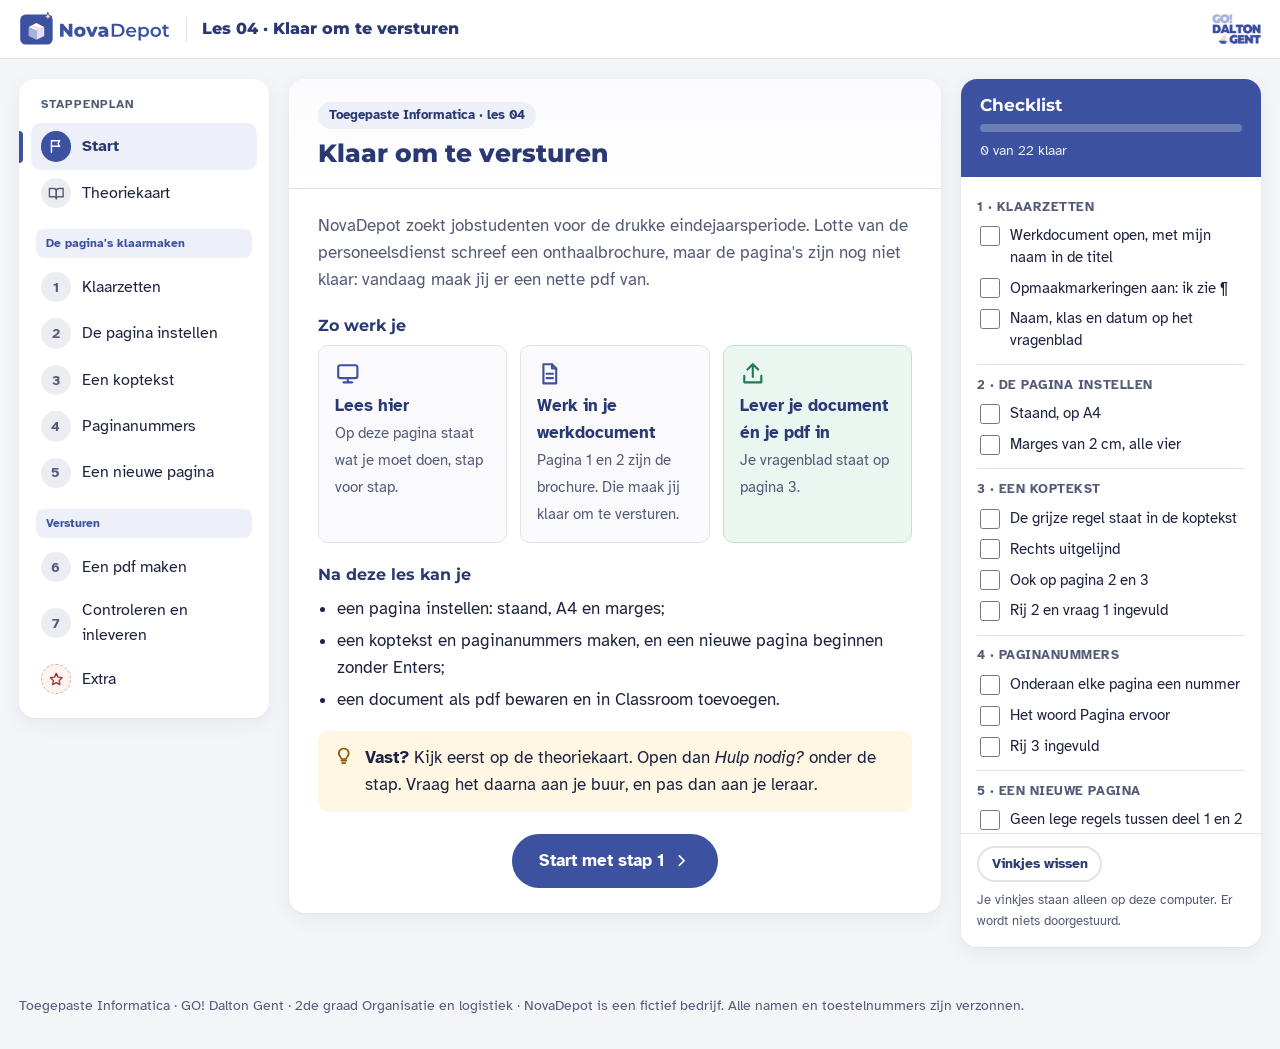
==== commit 9b352a4b: "Les 04 (ORLO): lesplanner 2.1 — lokaal 18, keuzewerktijd, Dalton-fiche in kleur Op vraag van Jonas (" ====
--- a/index.html
+++ b/index.html
@@ -84,8 +84,8 @@
 
           <h2 class="sec">Zo werk je</h2>
           <div class="werkwijze">
-            <div class="werk-tegel"><svg class="ic" aria-hidden="true"><use href="#i-monitor"/></svg><strong>Lees hier</strong><span>Deze pagina staat links op je scherm.</span></div>
-            <div class="werk-tegel"><svg class="ic" aria-hidden="true"><use href="#i-doc"/></svg><strong>Werk in je werkdocument</strong><span>Rechts op je scherm. Pagina 1 en 2 zijn de brochure.</span></div>
+            <div class="werk-tegel"><svg class="ic" aria-hidden="true"><use href="#i-monitor"/></svg><strong>Lees hier</strong><span>Op deze pagina staat wat je moet doen, stap voor stap.</span></div>
+            <div class="werk-tegel"><svg class="ic" aria-hidden="true"><use href="#i-doc"/></svg><strong>Werk in je werkdocument</strong><span>Pagina 1 en 2 zijn de brochure. Die maak jij klaar om te versturen.</span></div>
             <div class="werk-tegel inleveren"><svg class="ic" aria-hidden="true"><use href="#i-send"/></svg><strong>Lever je document én je pdf in</strong><span>Je vragenblad staat op pagina 3.</span></div>
           </div>
 
@@ -237,7 +237,7 @@
     <section class="pane" id="pane-1" aria-labelledby="h-1">
       <article class="card">
         <header class="card-head">
-          <div class="tags"><span class="tag tag-step">Stap 1</span><span class="tag tag-where"><svg class="ic" aria-hidden="true"><use href="#i-monitor"/></svg> Classroom en werkdocument</span></div>
+          <div class="tags"><span class="tag tag-step">Stap 1</span><span class="tag tag-where"><svg class="ic" aria-hidden="true"><use href="#i-doc"/></svg> Werkdocument</span><span class="tag tag-where"><svg class="ic" aria-hidden="true"><use href="#i-doc"/></svg> Vragenblad</span></div>
           <h2 id="h-1">Klaarzetten</h2>
         </header>
         <div class="card-body">
@@ -245,8 +245,7 @@
           <div class="todo-box">
             <h3><svg class="ic" aria-hidden="true"><use href="#i-list"/></svg> Wat moet je doen?</h3>
             <ol class="todo">
-              <li>Open in Classroom de opdracht <strong>Tekstverwerking 3 — Klaar om te versturen</strong>.</li>
-              <li>Open je werkdocument <strong>TV3_Documentopmaak</strong>. Zet het rechts en deze lespagina links, zoals in les 02 en 03.</li>
+              <li>Open je werkdocument <strong>TV3_Documentopmaak</strong>. Het staat in de opdracht, net als deze pagina.</li>
               <li>Zet de opmaakmarkeringen aan: <span class="ui">Bekijken</span> › <span class="ui">Opmaakmarkeringen tonen</span>.</li>
               <li>Scrol naar pagina 3, het <strong>vragenblad</strong>. Vul je naam, klas en datum in.</li>
             </ol>
@@ -254,10 +253,10 @@
           <details class="help"><summary><svg class="ic" aria-hidden="true"><use href="#i-help"/></svg> Hulp nodig?</summary>
             <div class="help-body">
               <p>Zie je geen ¶? Klik nog eens op <span class="ui">Bekijken</span> › <span class="ui">Opmaakmarkeringen tonen</span>. Misschien zette je ze net uit.</p>
-              <p>Passen je vensters niet naast elkaar? Werk dan met twee tabbladen en wissel met een klik.</p>
+              <p>Vind je je werkdocument niet? Kijk opnieuw in de opdracht. Je werkdocument heeft jouw naam in de titel.</p>
             </div>
           </details>
-          <p class="result"><svg class="ic" aria-hidden="true"><use href="#i-check-circle"/></svg><span><strong>Klaar als:</strong> je links de lespagina ziet, rechts je werkdocument met ¶-tekens, en je naam op het vragenblad staat.</span></p>
+          <p class="result"><svg class="ic" aria-hidden="true"><use href="#i-check-circle"/></svg><span><strong>Klaar als:</strong> je werkdocument open is, je de ¶-tekens ziet en je naam op het vragenblad staat.</span></p>
         </div>
         <footer class="card-nav">
           <button class="btn" type="button" data-goto="start"><svg class="ic" aria-hidden="true"><use href="#i-left"/></svg> Start</button>
@@ -490,21 +489,20 @@
           <div class="todo-box">
             <h3><svg class="ic" aria-hidden="true"><use href="#i-list"/></svg> Wat moet je doen?</h3>
             <ol class="todo">
-              <li>Klik in Classroom onder <span class="ui">Jouw werk</span> op <span class="ui">Toevoegen of maken</span> › <span class="ui">Bestand</span>.</li>
+              <li>Klik in de opdracht onder <span class="ui">Jouw werk</span> op <span class="ui">Toevoegen of maken</span> › <span class="ui">Bestand</span>.</li>
               <li>Kies je pdf: hij staat in de map Downloads. Klik op <span class="ui">Toevoegen</span>.</li>
               <li>Beantwoord vraag 4 op je vragenblad. Loop de <strong>checklist</strong> na.</li>
-              <li>Klik op <span class="ui">Inleveren</span>.</li>
+              <li>Klik in de opdracht op <span class="ui">Inleveren</span>.</li>
             </ol>
             <figure class="shot" data-shot="stap7-bestand-toevoegen.png" data-caption="Jouw werk › Toevoegen of maken › Bestand." data-alt="Het vak Jouw werk in Classroom, met het menu Toevoegen of maken open."></figure>
           </div>
-          <div class="tip"><svg class="ic" aria-hidden="true"><use href="#i-bulb"/></svg><p><strong>Niet helemaal af?</strong> Lever toch in. Schrijf onder <span class="ui">Privéreacties</span> tot welke stap je kwam en klik op <span class="ui">Posten</span>.</p></div>
           <details class="help"><summary><svg class="ic" aria-hidden="true"><use href="#i-help"/></svg> Hulp nodig?</summary>
             <div class="help-body">
               <p>Zie je je pdf niet in het venster? Kies daar om een bestand van je computer te uploaden, en open de map Downloads.</p>
               <p>Verkeerd bestand toegevoegd? Klik naast de naam van dat bestand op <span class="ui">Verwijderen</span>.</p>
             </div>
           </details>
-          <p class="result"><svg class="ic" aria-hidden="true"><use href="#i-check-circle"/></svg><span><strong>Klaar als:</strong> er in Classroom <em>Ingeleverd</em> staat, met twee bestanden: je werkdocument en je pdf.</span></p>
+          <p class="result"><svg class="ic" aria-hidden="true"><use href="#i-check-circle"/></svg><span><strong>Klaar als:</strong> er bij de opdracht <em>Ingeleverd</em> staat, met twee bestanden: je werkdocument en je pdf.</span></p>
         </div>
         <footer class="card-nav">
           <button class="btn" type="button" data-goto="6"><svg class="ic" aria-hidden="true"><use href="#i-left"/></svg> Stap 6</button>
@@ -521,7 +519,7 @@
           <h2 id="h-extra">Voor wie klaar is</h2>
         </header>
         <div class="card-body">
-          <p class="intro">Begin hier pas nadat je hebt ingeleverd. Klik in Classroom op <span class="ui">Inleveren ongedaan maken</span>. Lever daarna opnieuw in. Je pdf hoef je niet opnieuw te maken.</p>
+          <p class="intro">Begin hier pas nadat je hebt ingeleverd. Klik in de opdracht op <span class="ui">Inleveren ongedaan maken</span>. Lever daarna opnieuw in. Je pdf hoef je niet opnieuw te maken.</p>
           <div class="todo-box">
             <h3><svg class="ic" aria-hidden="true"><use href="#i-list"/></svg> Wat kan je doen?</h3>
             <ol class="todo">
@@ -547,7 +545,7 @@
     </div>
     <div class="cl-body">
       <div class="cl-group" data-step="1"><h3>1 · Klaarzetten</h3>
-        <label class="cl-item"><input type="checkbox" id="c1a"><span>Lespagina links, werkdocument rechts</span></label>
+        <label class="cl-item"><input type="checkbox" id="c1a"><span>Werkdocument open, met mijn naam in de titel</span></label>
         <label class="cl-item"><input type="checkbox" id="c1b"><span>Opmaakmarkeringen aan: ik zie ¶</span></label>
         <label class="cl-item"><input type="checkbox" id="c1c"><span>Naam, klas en datum op het vragenblad</span></label>
       </div>
@@ -578,15 +576,15 @@
       </div>
       <div class="cl-group" data-step="7"><h3>7 · Controleren en inleveren</h3>
         <label class="cl-item"><input type="checkbox" id="c7a"><span>Zelftest gedaan</span></label>
-        <label class="cl-item"><input type="checkbox" id="c7b"><span>Pdf toegevoegd in Classroom</span></label>
+        <label class="cl-item"><input type="checkbox" id="c7b"><span>Pdf toegevoegd bij Jouw werk</span></label>
         <label class="cl-item"><input type="checkbox" id="c7c"><span>Vraag 4 ingevuld</span></label>
-        <label class="cl-item"><input type="checkbox" id="c7d"><span>Ingeleverd in Classroom</span></label>
+        <label class="cl-item"><input type="checkbox" id="c7d"><span>Werkdocument en pdf ingeleverd</span></label>
       </div>
     </div>
     <div class="cl-foot">
       <button class="btn cl-toggle" type="button" id="clToggle" aria-expanded="false">Toon alles</button>
       <button class="btn" type="button" id="btnReset">Vinkjes wissen</button>
-      <p class="cl-note">Je vinkjes staan alleen op dit toestel. Er wordt niets doorgestuurd.</p>
+      <p class="cl-note">Je vinkjes staan alleen op deze computer. Er wordt niets doorgestuurd.</p>
     </div>
   </aside>
 </div>
--- a/css/style.css
+++ b/css/style.css
@@ -2,7 +2,7 @@
    Les 04 · Klaar om te versturen (NovaDepot) — leerlingentool
    Toegepaste Informatica · 2de graad Organisatie en logistiek
    (arbeidsmarktgerichte finaliteit) · GO! Dalton Gent · ORLO
-   Overgenomen uit les 2 van 3MWWE (versie 2, 23-09-2026). Nieuw onderaan:
+   Overgenomen uit les 2 van 3MWWE (versie 2.1, 27-09-2026). Nieuw onderaan:
    de schets van een pagina op de theoriekaart.
 
    Opbouw naar het voorbeeld van PedalPro (rustig, één ding tegelijk):
@@ -201,30 +201,6 @@
 .cl-note { font-size: .8rem; color: var(--muted); margin: 0; flex-basis: 100%; }
 .cl-toggle { display: none; }
 
-/* ---------- Toestel kiezen (alleen in stap 3 en 6) ---------- */
-.toestel { border: 1px solid var(--line); border-radius: var(--radius-sm); margin: .6rem 0 .2rem; overflow: hidden; background: #fff; }
-.toestel-kies { display: flex; flex-wrap: wrap; align-items: center; gap: .5rem; padding: .6rem .8rem; background: #FAFAFD; }
-.toestel-vraag { font-weight: 700; color: var(--muted); font-size: .92rem; margin-right: .2rem; }
-.toestel-btn {
-  font: inherit; font-weight: 700; font-size: .92rem; cursor: pointer;
-  display: inline-flex; align-items: center; gap: .4rem;
-  background: var(--paper); color: var(--ink); border: 2px solid var(--line); border-radius: 99px; padding: .3rem .85rem;
-}
-.toestel-btn:hover { border-color: var(--peri); }
-.toestel-btn[aria-pressed="true"] { background: var(--navy); border-color: var(--navy); color: #fff; }
-.os { padding: .8rem 1rem .9rem; border-top: 1px solid var(--line); }
-.os-head { font-weight: 700; margin: 0 0 .4rem; color: var(--navy-deep); }
-.os ol { margin: 0; padding-left: 1.3rem; }
-.os li { margin-bottom: .3rem; }
-.os li:last-child { margin-bottom: 0; }
-.toestel-leeg { padding: .7rem 1rem; border-top: 1px solid var(--line); color: var(--muted); font-size: .93rem; margin: 0; display: none; }
-/* Met JavaScript: pas iets tonen na een keuze. Zonder JavaScript: beide zichtbaar. */
-.js .toestel .os { display: none; }
-.js.toestel-cros .toestel .os-cros, .js.toestel-win .toestel .os-win { display: block; }
-.js:not(.toestel-cros):not(.toestel-win) .toestel-leeg { display: block; }
-/* In de theoriekaart: zonder keuze beide regels tonen, met keuze alleen de juiste */
-.toestel-cros .t-os.os-win, .toestel-win .t-os.os-cros { display: none; }
-
 /* ---------- Startpagina ---------- */
 .werkwijze { display: grid; grid-template-columns: repeat(3, minmax(0, 1fr)); gap: .8rem; margin: 0 0 .4rem; }
 .werk-tegel { background: #FAFAFD; border: 1px solid var(--line); border-radius: var(--radius-sm); padding: .9rem 1rem; }
@@ -254,7 +230,7 @@
 .t-rows th, .t-rows td { text-align: left; vertical-align: top; padding: .3rem .4rem .3rem 0; border-bottom: 1px solid var(--line); }
 .t-rows tr:last-child th, .t-rows tr:last-child td { border-bottom: 0; }
 .t-rows th { white-space: nowrap; padding-right: .8rem; color: var(--navy-deep); }
-.t-os { margin: .5rem 0 0; }
+.t-os { margin: .5rem 0 0; }  /* korte slotregel onder een kaartje */
 
 /* ---------- Mappenboom ---------- */
 .tree { font-family: Arial, Helvetica, sans-serif; font-size: .95rem; line-height: 1.75; background: #fff; border: 1px solid var(--line); border-radius: var(--radius-sm); padding: .8rem 1rem; margin: 1rem 0 0; }
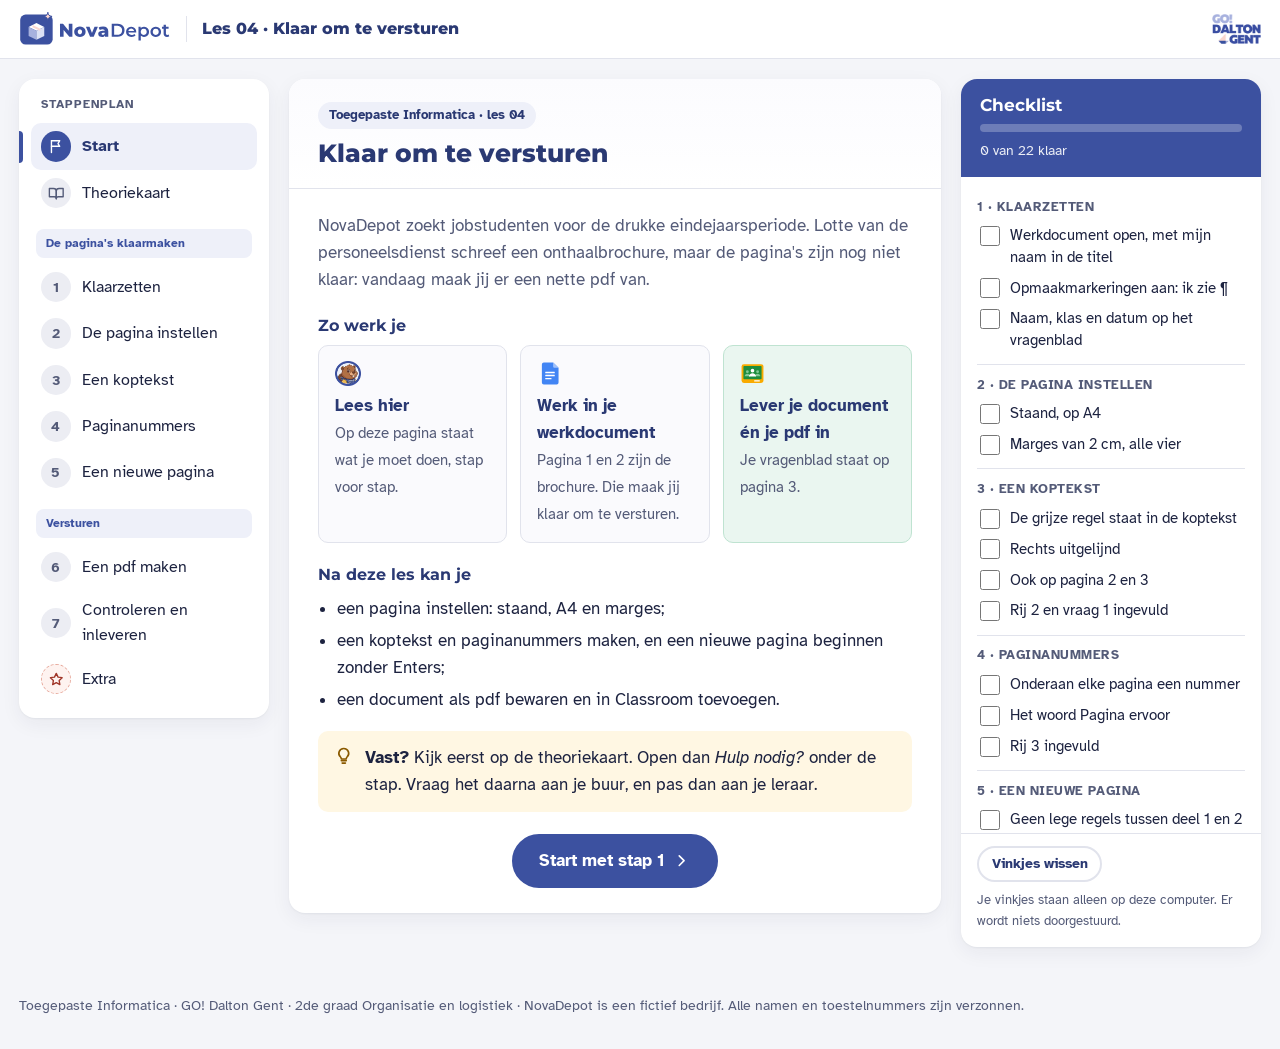
==== commit ecbb5072: "Logo's voor de opdracht (Classroom), het werkdocument (Google Documenten) en de lespagina (Dalton) C" ====
--- a/index.html
+++ b/index.html
@@ -84,9 +84,9 @@
 
           <h2 class="sec">Zo werk je</h2>
           <div class="werkwijze">
-            <div class="werk-tegel"><svg class="ic" aria-hidden="true"><use href="#i-monitor"/></svg><strong>Lees hier</strong><span>Op deze pagina staat wat je moet doen, stap voor stap.</span></div>
-            <div class="werk-tegel"><svg class="ic" aria-hidden="true"><use href="#i-doc"/></svg><strong>Werk in je werkdocument</strong><span>Pagina 1 en 2 zijn de brochure. Die maak jij klaar om te versturen.</span></div>
-            <div class="werk-tegel inleveren"><svg class="ic" aria-hidden="true"><use href="#i-send"/></svg><strong>Lever je document én je pdf in</strong><span>Je vragenblad staat op pagina 3.</span></div>
+            <div class="werk-tegel"><img class="logo" src="assets/logos/lespagina.webp" alt=""><strong>Lees hier</strong><span>Op deze pagina staat wat je moet doen, stap voor stap.</span></div>
+            <div class="werk-tegel"><img class="logo" src="assets/logos/docs.svg" alt=""><strong>Werk in je werkdocument</strong><span>Pagina 1 en 2 zijn de brochure. Die maak jij klaar om te versturen.</span></div>
+            <div class="werk-tegel inleveren"><img class="logo" src="assets/logos/classroom.svg" alt=""><strong>Lever je document én je pdf in</strong><span>Je vragenblad staat op pagina 3.</span></div>
           </div>
 
           <h2 class="sec">Na deze les kan je</h2>
@@ -237,7 +237,7 @@
     <section class="pane" id="pane-1" aria-labelledby="h-1">
       <article class="card">
         <header class="card-head">
-          <div class="tags"><span class="tag tag-step">Stap 1</span><span class="tag tag-where"><svg class="ic" aria-hidden="true"><use href="#i-doc"/></svg> Werkdocument</span><span class="tag tag-where"><svg class="ic" aria-hidden="true"><use href="#i-doc"/></svg> Vragenblad</span></div>
+          <div class="tags"><span class="tag tag-step">Stap 1</span><span class="tag tag-where"><img class="logo" src="assets/logos/docs.svg" alt=""> Werkdocument</span><span class="tag tag-where"><img class="logo" src="assets/logos/docs.svg" alt=""> Vragenblad</span></div>
           <h2 id="h-1">Klaarzetten</h2>
         </header>
         <div class="card-body">
@@ -269,7 +269,7 @@
     <section class="pane" id="pane-2" aria-labelledby="h-2">
       <article class="card">
         <header class="card-head">
-          <div class="tags"><span class="tag tag-step">Stap 2</span><span class="tag tag-where"><svg class="ic" aria-hidden="true"><use href="#i-doc"/></svg> Werkdocument</span><span class="tag tag-where"><svg class="ic" aria-hidden="true"><use href="#i-doc"/></svg> Vragenblad, rij 1</span></div>
+          <div class="tags"><span class="tag tag-step">Stap 2</span><span class="tag tag-where"><img class="logo" src="assets/logos/docs.svg" alt=""> Werkdocument</span><span class="tag tag-where"><img class="logo" src="assets/logos/docs.svg" alt=""> Vragenblad, rij 1</span></div>
           <h2 id="h-2">De pagina instellen</h2>
         </header>
         <div class="card-body">
@@ -305,7 +305,7 @@
     <section class="pane" id="pane-3" aria-labelledby="h-3">
       <article class="card">
         <header class="card-head">
-          <div class="tags"><span class="tag tag-step">Stap 3</span><span class="tag tag-where"><svg class="ic" aria-hidden="true"><use href="#i-doc"/></svg> Werkdocument</span><span class="tag tag-where"><svg class="ic" aria-hidden="true"><use href="#i-doc"/></svg> Vragenblad, rij 2 en vraag 1</span></div>
+          <div class="tags"><span class="tag tag-step">Stap 3</span><span class="tag tag-where"><img class="logo" src="assets/logos/docs.svg" alt=""> Werkdocument</span><span class="tag tag-where"><img class="logo" src="assets/logos/docs.svg" alt=""> Vragenblad, rij 2 en vraag 1</span></div>
           <h2 id="h-3">Een koptekst</h2>
         </header>
         <div class="card-body">
@@ -343,7 +343,7 @@
     <section class="pane" id="pane-4" aria-labelledby="h-4">
       <article class="card">
         <header class="card-head">
-          <div class="tags"><span class="tag tag-step">Stap 4</span><span class="tag tag-where"><svg class="ic" aria-hidden="true"><use href="#i-doc"/></svg> Werkdocument</span><span class="tag tag-where"><svg class="ic" aria-hidden="true"><use href="#i-doc"/></svg> Vragenblad, rij 3</span></div>
+          <div class="tags"><span class="tag tag-step">Stap 4</span><span class="tag tag-where"><img class="logo" src="assets/logos/docs.svg" alt=""> Werkdocument</span><span class="tag tag-where"><img class="logo" src="assets/logos/docs.svg" alt=""> Vragenblad, rij 3</span></div>
           <h2 id="h-4">Paginanummers</h2>
         </header>
         <div class="card-body">
@@ -378,7 +378,7 @@
     <section class="pane" id="pane-5" aria-labelledby="h-5">
       <article class="card">
         <header class="card-head">
-          <div class="tags"><span class="tag tag-step">Stap 5</span><span class="tag tag-where"><svg class="ic" aria-hidden="true"><use href="#i-doc"/></svg> Werkdocument</span><span class="tag tag-where"><svg class="ic" aria-hidden="true"><use href="#i-doc"/></svg> Vragenblad, rij 4 en vraag 2</span></div>
+          <div class="tags"><span class="tag tag-step">Stap 5</span><span class="tag tag-where"><img class="logo" src="assets/logos/docs.svg" alt=""> Werkdocument</span><span class="tag tag-where"><img class="logo" src="assets/logos/docs.svg" alt=""> Vragenblad, rij 4 en vraag 2</span></div>
           <h2 id="h-5">Een nieuwe pagina</h2>
         </header>
         <div class="card-body">
@@ -414,7 +414,7 @@
     <section class="pane" id="pane-6" aria-labelledby="h-6">
       <article class="card">
         <header class="card-head">
-          <div class="tags"><span class="tag tag-step">Stap 6</span><span class="tag tag-where"><svg class="ic" aria-hidden="true"><use href="#i-download"/></svg> Werkdocument en Downloads</span><span class="tag tag-where"><svg class="ic" aria-hidden="true"><use href="#i-doc"/></svg> Vragenblad, vraag 3</span></div>
+          <div class="tags"><span class="tag tag-step">Stap 6</span><span class="tag tag-where"><svg class="ic" aria-hidden="true"><use href="#i-download"/></svg> Werkdocument en Downloads</span><span class="tag tag-where"><img class="logo" src="assets/logos/docs.svg" alt=""> Vragenblad, vraag 3</span></div>
           <h2 id="h-6">Een pdf maken</h2>
         </header>
         <div class="card-body">
@@ -450,7 +450,7 @@
     <section class="pane" id="pane-7" aria-labelledby="h-7">
       <article class="card">
         <header class="card-head">
-          <div class="tags"><span class="tag tag-step">Stap 7</span><span class="tag tag-where"><svg class="ic" aria-hidden="true"><use href="#i-send"/></svg> Classroom</span><span class="tag tag-where"><svg class="ic" aria-hidden="true"><use href="#i-doc"/></svg> Vragenblad, vraag 4</span></div>
+          <div class="tags"><span class="tag tag-step">Stap 7</span><span class="tag tag-where"><svg class="ic" aria-hidden="true"><use href="#i-send"/></svg> Classroom</span><span class="tag tag-where"><img class="logo" src="assets/logos/docs.svg" alt=""> Vragenblad, vraag 4</span></div>
           <h2 id="h-7">Controleren en inleveren</h2>
         </header>
         <div class="card-body">
--- a/css/style.css
+++ b/css/style.css
@@ -332,3 +332,16 @@
 .schets ol { margin: 0; padding-left: 1.2rem; }
 .schets li { margin-bottom: .25rem; }
 
+/* ==========================================================================
+   Logo's (sinds 11-10-2026, _afspraken/vormgeving-en-techniek.md): Classroom = de opdracht,
+   Google Documenten = het werkdocument, de bever in een navy rondje = de lespagina.
+   Gebruik: <img class="logo" src="assets/logos/…" alt=""> naast de tekst die het al zegt.
+   ========================================================================== */
+.logo { width: 1.15em; height: 1.15em; flex-shrink: 0; vertical-align: -.2em; object-fit: contain; }
+.mock .logo { width: .95rem; height: .95rem; }
+.mo-titel .logo { margin-right: .3rem; vertical-align: -.15rem; }
+.werk-tegel .logo { width: 1.6rem; height: 1.6rem; margin-bottom: .35rem; display: block; }
+.nodig-naam .logo { margin-right: .35rem; }
+.tt-tab .logo { width: 14px; height: 14px; }
+.met-logo { white-space: nowrap; }
+.met-logo .logo { margin-right: .25em; }
